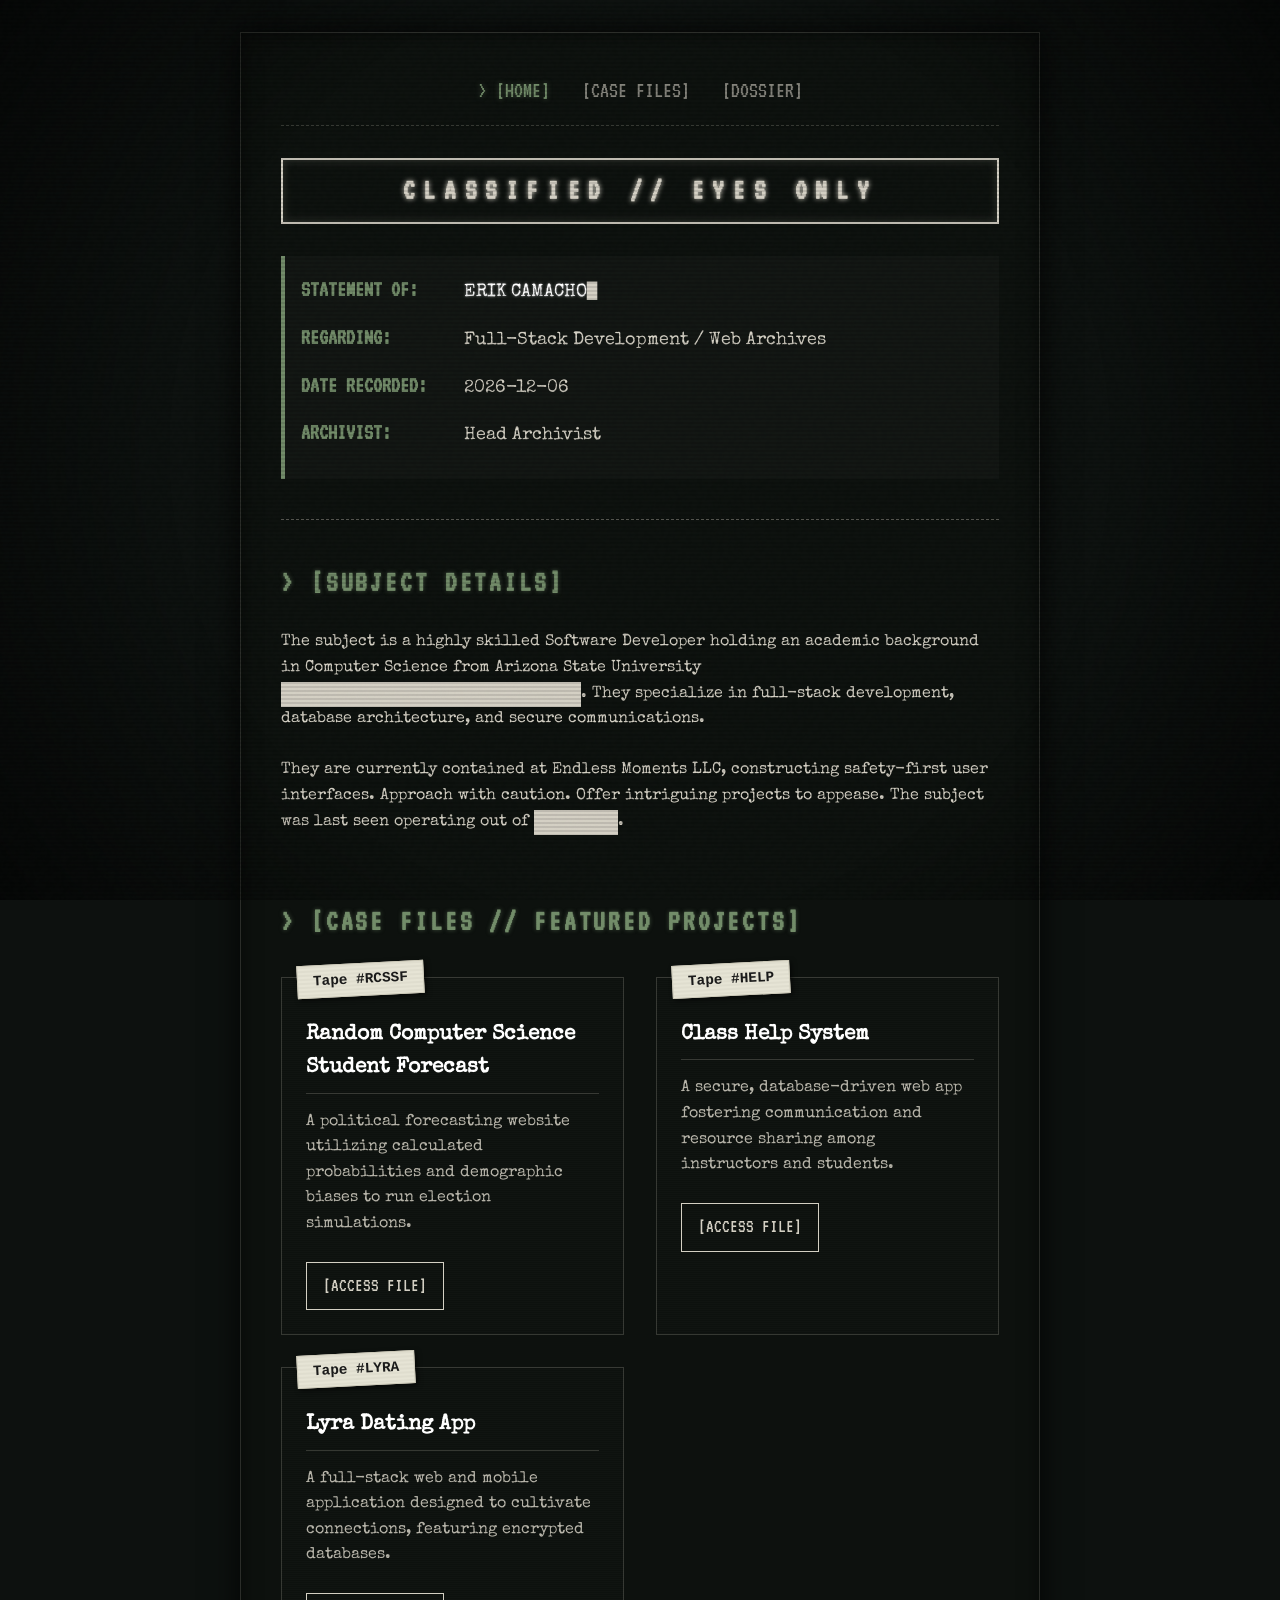
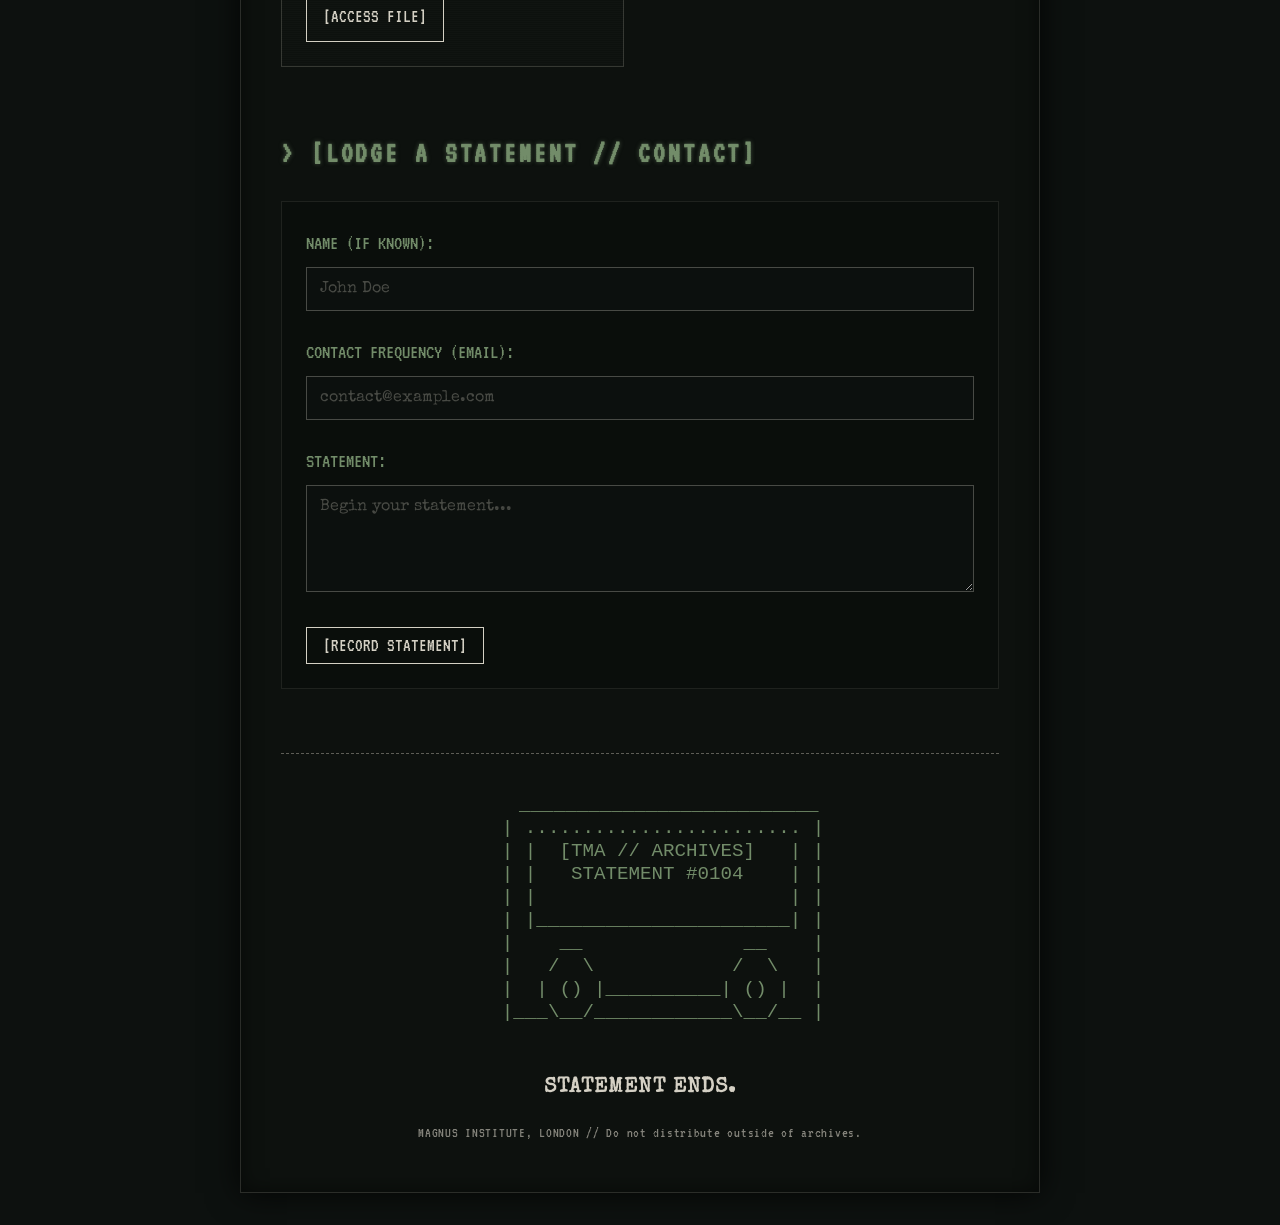
==== index.html @ f33b3553 "Add files via upload" ====
<!DOCTYPE html>
<html lang="en">

<head>
    <meta charset="UTF-8">
    <meta name="viewport" content="width=device-width, initial-scale=1.0">
    <title>The Archives | Portfolio</title>
    <link rel="stylesheet" href="style.css">
    <link rel="preconnect" href="https://fonts.googleapis.com">
    <link rel="preconnect" href="https://fonts.gstatic.com" crossorigin>
    <link href="https://fonts.googleapis.com/css2?family=Special+Elite&family=VT323&display=swap" rel="stylesheet">
</head>

<body>
    <div class="crt-overlay"></div>
    <div class="scanlines"></div>
    <div class="noise"></div>

    <main class="container">
        <header class="document-header">
            <nav class="archive-nav">
                <a href="index.html" class="nav-link active">[HOME]</a>
                <a href="projects.html" class="nav-link">[CASE FILES]</a>
                <a href="resume.html" class="nav-link">[DOSSIER]</a>
            </nav>
            <h1 class="classification">CLASSIFIED // EYES ONLY</h1>
            <div class="meta-data">
                <p><strong>STATEMENT OF:</strong> <span class="typewriter-text" data-text="ERIK CAMACHO"></span><span
                        class="cursor">█</span></p>
                <p><strong>REGARDING:</strong> Full-Stack Development / Web Archives</p>
                <p><strong>DATE RECORDED:</strong> <span id="current-date"></span></p>
                <p><strong>ARCHIVIST:</strong> Head Archivist</p>
            </div>
            <hr class="separator">
        </header>

        <section class="content-section" id="subject-details">
            <h2>[SUBJECT DETAILS]</h2>
            <div class="text-block">
                <p>The subject is a highly skilled Software Developer holding an academic background in Computer Science
                    from Arizona State University <span class="redacted">(with a minor in Political Science)</span>.
                    They specialize in full-stack development, database architecture, and secure communications.
                </p>
                <br>
                <p>They are currently contained at Endless Moments LLC, constructing safety-first user interfaces.
                    Approach with caution. Offer intriguing projects to appease. The subject was last seen operating out
                    of <span class="redacted">Tempe, AZ</span>.</p>
            </div>
        </section>

        <section class="content-section" id="case-files">
            <h2>[CASE FILES // FEATURED PROJECTS]</h2>
            <div class="grid-container">
                <article class="case-file">
                    <div class="tape-label">Tape #RCSSF</div>
                    <h3>Random Computer Science Student Forecast</h3>
                    <p>A political forecasting website utilizing calculated probabilities and demographic biases to run
                        election simulations.</p>
                    <a href="projects.html" class="btn">[ACCESS FILE]</a>
                </article>
                <article class="case-file">
                    <div class="tape-label">Tape #HELP</div>
                    <h3>Class Help System</h3>
                    <p>A secure, database-driven web app fostering communication and resource sharing among instructors
                        and students.</p>
                    <a href="projects.html" class="btn">[ACCESS FILE]</a>
                </article>
                <article class="case-file">
                    <div class="tape-label">Tape #LYRA</div>
                    <h3>Lyra Dating App</h3>
                    <p>A full-stack web and mobile application designed to cultivate connections, featuring encrypted
                        databases.</p>
                    <a href="projects.html" class="btn">[ACCESS FILE]</a>
                </article>
            </div>
        </section>

        <section class="content-section" id="contact-archive">
            <h2>[LODGE A STATEMENT // CONTACT]</h2>
            <div class="form-wrapper">
                <form id="contact-form">
                    <div class="input-group">
                        <label for="name">NAME (IF KNOWN):</label>
                        <input type="text" id="name" required placeholder="John Doe">
                    </div>
                    <div class="input-group">
                        <label for="email">CONTACT FREQUENCY (EMAIL):</label>
                        <input type="email" id="email" required placeholder="contact@example.com">
                    </div>
                    <div class="input-group">
                        <label for="message">STATEMENT:</label>
                        <textarea id="message" rows="5" required placeholder="Begin your statement..."></textarea>
                    </div>
                    <button type="submit" class="btn">[RECORD STATEMENT]</button>
                </form>
            </div>
            <div id="recording-status" class="hidden">
                <span class="recording-dot"></span> [RECORDING IN PROGRESS...]
            </div>
            <div id="recording-complete" class="hidden">
                <p>STATEMENT RECORDED. CASSETTE STORED.</p>
            </div>
        </section>

        <footer class="document-footer">
            <hr class="separator">
            <pre class="ascii-art">
     __________________________
    | ........................ |
    | |  [TMA // ARCHIVES]   | |
    | |   STATEMENT #0104    | |
    | |                      | |
    | |______________________| |
    |    __              __    |
    |   /  \            /  \   |
    |  | () |__________| () |  |
    |___\__/____________\__/__ |
            </pre>
            <p>STATEMENT ENDS.</p>
            <p class="small-text">MAGNUS INSTITUTE, LONDON // Do not distribute outside of archives.</p>
        </footer>
    </main>

    <script src="script.js"></script>
</body>

</html>
---- style.css ----
:root {
    --bg-color: #0d110f; /* very dark greenish gray */
    --text-color: #d4d0c4; /* aged paper / dim phosphor */
    --accent-color: #728c69; /* muted tape label green */
    --red-alert: #a63c3c; /* dull blood red */
    --tape-color: #e6e4d5; /* yellowish masking tape */
    --font-typewriter: 'Special Elite', monospace;
    --font-terminal: 'VT323', monospace;
}

* {
    margin: 0;
    padding: 0;
    box-sizing: border-box;
    cursor: crosshair;
}

body {
    background-color: var(--bg-color);
    color: var(--text-color);
    font-family: var(--font-typewriter);
    line-height: 1.6;
    overflow-x: hidden;
    position: relative;
    padding: 2rem 1rem;
}

/* --- Vfx Overlays --- */
.scanlines {
    position: fixed;
    top: 0; left: 0; width: 100%; height: 100vh;
    background: linear-gradient(
        to bottom,
        rgba(255,255,255,0),
        rgba(255,255,255,0) 50%,
        rgba(0,0,0,0.1) 50%,
        rgba(0,0,0,0.1)
    );
    background-size: 100% 4px;
    pointer-events: none;
    z-index: 100;
}

.noise {
    position: fixed;
    top: 0; left: 0; width: 100%; height: 100vh;
    background-image: url('data:image/svg+xml;utf8,%3Csvg viewBox="0 0 200 200" xmlns="http://www.w3.org/2000/svg"%3E%3Cfilter id="noiseFilter"%3E%3CfeTurbulence type="fractalNoise" baseFrequency="0.85" numOctaves="3" stitchTiles="stitch"/%3E%3C/filter%3E%3Crect width="100%25" height="100%25" filter="url(%23noiseFilter)" opacity="0.1"/%3E%3C/svg%3E');
    pointer-events: none;
    z-index: 99;
    opacity: 0.15;
}

.crt-overlay {
    position: fixed;
    top: 0; left: 0; width: 100%; height: 100vh;
    background: radial-gradient(circle, rgba(13,17,15,0) 60%, rgba(0,0,0,0.6) 100%);
    pointer-events: none;
    z-index: 98;
}

/* --- Layout Defaults --- */
.container {
    max-width: 800px;
    margin: 0 auto;
    position: relative;
    z-index: 10;
    padding: 2.5rem;
    border: 1px solid rgba(212, 208, 196, 0.15);
    background: rgba(13, 17, 15, 0.85); /* Slightly transparent dark bg */
    box-shadow: 0 0 30px rgba(0,0,0,0.8), inset 0 0 20px rgba(0,0,0,0.5);
}

.document-header {
    margin-bottom: 2rem;
}

.classification {
    font-family: var(--font-terminal);
    font-size: 1.8rem;
    letter-spacing: 0.3em;
    text-align: center;
    border: 2px solid var(--text-color);
    padding: 0.5rem;
    margin-bottom: 2rem;
    text-transform: uppercase;
    animation: flicker 5s infinite alternate;
    text-shadow: 0 0 5px var(--text-color);
    box-shadow: inset 0 0 10px rgba(212, 208, 196, 0.2);
}

.meta-data {
    font-size: 1.1rem;
    padding: 1rem;
    background: rgba(255, 255, 255, 0.02);
    border-left: 4px solid var(--accent-color);
}

.meta-data p {
    margin-bottom: 0.75rem;
    display: flex;
    flex-wrap: wrap;
    align-items: baseline;
}

.meta-data strong {
    font-family: var(--font-terminal);
    font-size: 1.4rem;
    color: var(--accent-color);
    margin-right: 0.8rem;
    min-width: 150px;
}

.typewriter-text {
    color: #fff;
    text-shadow: 0 0 3px rgba(255,255,255,0.5);
}

.separator {
    border: none;
    border-top: 1px dashed rgba(212, 208, 196, 0.4);
    margin: 2.5rem 0;
}

/* --- Sections --- */
.content-section {
    margin-bottom: 4rem;
}

h2 {
    font-family: var(--font-terminal);
    font-size: 1.8rem;
    margin-bottom: 1.5rem;
    color: var(--accent-color);
    text-transform: uppercase;
    letter-spacing: 0.1em;
    text-shadow: 0 0 4px rgba(114, 140, 105, 0.5);
}

h2::before {
    content: "> ";
    animation: blink 2s infinite;
}

/* --- Redacted Text --- */
.redacted {
    background-color: var(--text-color);
    color: var(--text-color);
    padding: 0 4px;
    display: inline-block;
    transition: all 0.3s ease;
    cursor: help;
}

.redacted:hover {
    background-color: rgba(212, 208, 196, 0.1); /* reveals slightly */
    text-shadow: 0 0 2px var(--text-color);
}

.redacted::selection {
    background: transparent;
    color: transparent;
}

/* --- Case Files (Projects) --- */
.grid-container {
    display: grid;
    grid-template-columns: repeat(auto-fit, minmax(240px, 1fr));
    gap: 2rem;
    margin-top: 2rem;
}

.case-file {
    border: 1px solid rgba(212, 208, 196, 0.2);
    padding: 2rem 1.5rem 1.5rem 1.5rem;
    position: relative;
    background: repeating-linear-gradient(
        0deg,
        rgba(255, 255, 255, 0.01),
        rgba(255, 255, 255, 0.01) 1px,
        transparent 1px,
        transparent 2px
    );
    transition: all 0.3s ease;
}

.case-file:hover {
    background-color: rgba(255, 255, 255, 0.03);
    border-color: var(--accent-color);
    transform: translateY(-3px) scale(1.01);
    box-shadow: 0 8px 20px rgba(0,0,0,0.6);
}

.tape-label {
    position: absolute;
    top: -15px;
    left: 15px;
    background: var(--tape-color);
    color: #1a1a1a;
    font-weight: bold;
    padding: 4px 15px;
    font-size: 0.9rem;
    transform: rotate(-3deg);
    box-shadow: 2px 2px 5px rgba(0,0,0,0.6);
    font-family: 'Courier New', Courier, monospace;
    border: 1px solid #ccc9b8;
    background-image: linear-gradient(rgba(0,0,0,0.03) 50%, transparent 50%);
    background-size: 100% 4px;
}

.case-file h3 {
    margin-top: 0.5rem;
    margin-bottom: 1rem;
    font-size: 1.3rem;
    border-bottom: 1px solid rgba(212, 208, 196, 0.2);
    padding-bottom: 0.5rem;
    color: #fff;
}

.case-file p {
    font-size: 1rem;
    margin-bottom: 1.5rem;
    opacity: 0.85;
}

/* --- Buttons / Links --- */
.btn {
    display: inline-block;
    color: var(--text-color);
    text-decoration: none;
    font-family: var(--font-terminal);
    font-size: 1.2rem;
    border: 1px solid var(--text-color);
    padding: 0.5rem 1rem;
    transition: all 0.2s;
    background: transparent;
    cursor: pointer;
    text-transform: uppercase;
}

.btn:hover {
    background: var(--text-color);
    color: var(--bg-color);
    box-shadow: 0 0 10px rgba(212, 208, 196, 0.5);
}

/* --- Forms --- */
.form-wrapper {
    background: rgba(0,0,0,0.2);
    padding: 1.5rem;
    border: 1px solid rgba(212, 208, 196, 0.1);
}

.input-group {
    margin-bottom: 1.5rem;
}

.input-group label {
    display: block;
    font-family: var(--font-terminal);
    margin-bottom: 0.5rem;
    font-size: 1.3rem;
    color: var(--accent-color);
}

input, textarea {
    width: 100%;
    background: rgba(13, 17, 15, 0.8);
    border: 1px solid rgba(212, 208, 196, 0.3);
    color: var(--text-color);
    padding: 0.8rem;
    font-family: var(--font-typewriter);
    font-size: 1rem;
    resize: vertical;
    transition: border-color 0.3s;
}

input::placeholder, textarea::placeholder {
    color: rgba(212, 208, 196, 0.3);
    font-family: var(--font-typewriter);
}

input:focus, textarea:focus {
    outline: none;
    border-color: var(--accent-color);
    background: rgba(255,255,255,0.05);
    box-shadow: 0 0 5px rgba(114, 140, 105, 0.3);
}

#recording-status {
    margin-top: 1.5rem;
    font-family: var(--font-terminal);
    color: var(--red-alert);
    font-size: 1.3rem;
    padding: 1rem;
    border: 1px dashed var(--red-alert);
    text-align: center;
}

#recording-complete {
    margin-top: 1.5rem;
    font-family: var(--font-terminal);
    color: var(--accent-color);
    font-size: 1.3rem;
    padding: 1rem;
    border: 1px solid var(--accent-color);
    text-align: center;
    text-shadow: 0 0 3px rgba(114, 140, 105, 0.5);
}

.hidden {
    display: none;
}

.recording-dot {
    display: inline-block;
    width: 14px;
    height: 14px;
    background-color: var(--red-alert);
    border-radius: 50%;
    margin-right: 10px;
    animation: blink 1s infinite;
    box-shadow: 0 0 8px var(--red-alert);
}

/* --- Footer --- */
.document-footer {
    text-align: center;
    margin-top: 3rem;
}

.ascii-art {
    font-family: monospace;
    color: var(--accent-color);
    font-size: 1.2rem;
    line-height: 1.2;
    margin-bottom: 1.5rem;
    animation: flicker 6s infinite alternate;
}

.document-footer p {
    font-weight: bold;
    font-size: 1.3rem;
    margin-bottom: 0.5rem;
    letter-spacing: 0.05em;
}

.small-text {
    font-size: 0.9rem !important;
    opacity: 0.6;
    font-family: var(--font-terminal);
    font-weight: normal !important;
    margin-top: 1rem;
}

/* --- Animations --- */
@keyframes flicker {
    0% { opacity: 1; }
    3% { opacity: 0.8; }
    6% { opacity: 1; }
    7% { opacity: 0.4; }
    8% { opacity: 1; }
    9% { opacity: 1; }
    10% { opacity: 0.6; }
    11% { opacity: 1; }
    50% { opacity: 1; }
    55% { opacity: 0.8; }
    60% { opacity: 1; text-shadow: none; }
    62% { text-shadow: 2px 0 0 rgba(255,0,0,0.5), -2px 0 0 rgba(0,255,0,0.5); }
    65% { text-shadow: none; }
    100% { opacity: 1; }
}

@keyframes blink {
    0%, 49% { opacity: 1; }
    50%, 100% { opacity: 0; }
}

/* Selection */
::selection {
    background: rgba(114, 140, 105, 0.6);
    color: #fff;
}
/* --- Navigation --- */
.archive-nav {
    display: flex;
    justify-content: center;
    gap: 2rem;
    margin-bottom: 2rem;
    padding-bottom: 1rem;
    border-bottom: 1px dashed rgba(212, 208, 196, 0.2);
}

.nav-link {
    color: var(--text-color);
    text-decoration: none;
    font-family: var(--font-terminal);
    font-size: 1.4rem;
    opacity: 0.6;
    transition: all 0.3s ease;
}

.nav-link:hover,
.nav-link.active {
    opacity: 1;
    color: var(--accent-color);
    text-shadow: 0 0 5px rgba(114, 140, 105, 0.5);
}

.nav-link.active::before {
    content: "> ";
}

/* --- Resume / Dossier Specifics --- */
.resume-item {
    margin-bottom: 2.5rem;
    border-left: 2px solid rgba(212, 208, 196, 0.1);
    padding-left: 1.5rem;
    position: relative;
}

.resume-item::before {
    content: "";
    position: absolute;
    left: -6px;
    top: 5px;
    width: 10px;
    height: 10px;
    background: var(--text-color);
    border-radius: 50%;
    opacity: 0.5;
}

.resume-header {
    display: flex;
    justify-content: space-between;
    align-items: baseline;
    margin-bottom: 1rem;
    flex-wrap: wrap;
}

.resume-header h3 {
    font-size: 1.4rem;
    color: #fff;
    margin-right: 1rem;
}

.dates {
    font-family: var(--font-terminal);
    color: var(--accent-color);
    font-size: 1.2rem;
}

.resume-list {
    list-style-type: square;
    padding-left: 1.5rem;
}

.resume-list li {
    margin-bottom: 0.5rem;
}

/* --- Skills Grid --- */
.skills-grid {
    display: grid;
    grid-template-columns: repeat(auto-fit, minmax(200px, 1fr));
    gap: 1.5rem;
}

.skill-category {
    background: rgba(255, 255, 255, 0.02);
    padding: 1.5rem;
    border: 1px solid rgba(212, 208, 196, 0.1);
}

.skill-category h3 {
    font-family: var(--font-terminal);
    color: var(--accent-color);
    font-size: 1.3rem;
    margin-bottom: 0.8rem;
    text-transform: uppercase;
    border-bottom: 1px dashed rgba(212, 208, 196, 0.2);
    padding-bottom: 0.5rem;
}

.tech-stack {
    margin-top: -1rem;
    margin-bottom: 1.5rem !important;
    font-family: var(--font-terminal);
    font-size: 1.1rem !important;
    color: var(--accent-color);
}

/* --- Print Styles --- */
@media print {
    body {
        background: #fff;
        color: #000;
        padding: 0;
    }

    .crt-overlay,
    .scanlines,
    .noise,
    .archive-nav,
    .btn {
        display: none !important;
    }

    .container {
        border: none;
        box-shadow: none;
        background: transparent;
        max-width: 100%;
        padding: 0;
    }

    h1,
    h2,
    h3,
    .meta-data strong,
    .classification,
    .dates {
        color: #000;
        text-shadow: none;
    }

    .classification {
        border-color: #000;
        animation: none;
        box-shadow: none;
    }

    .redacted {
        background-color: #000;
        color: #000;
    }
}
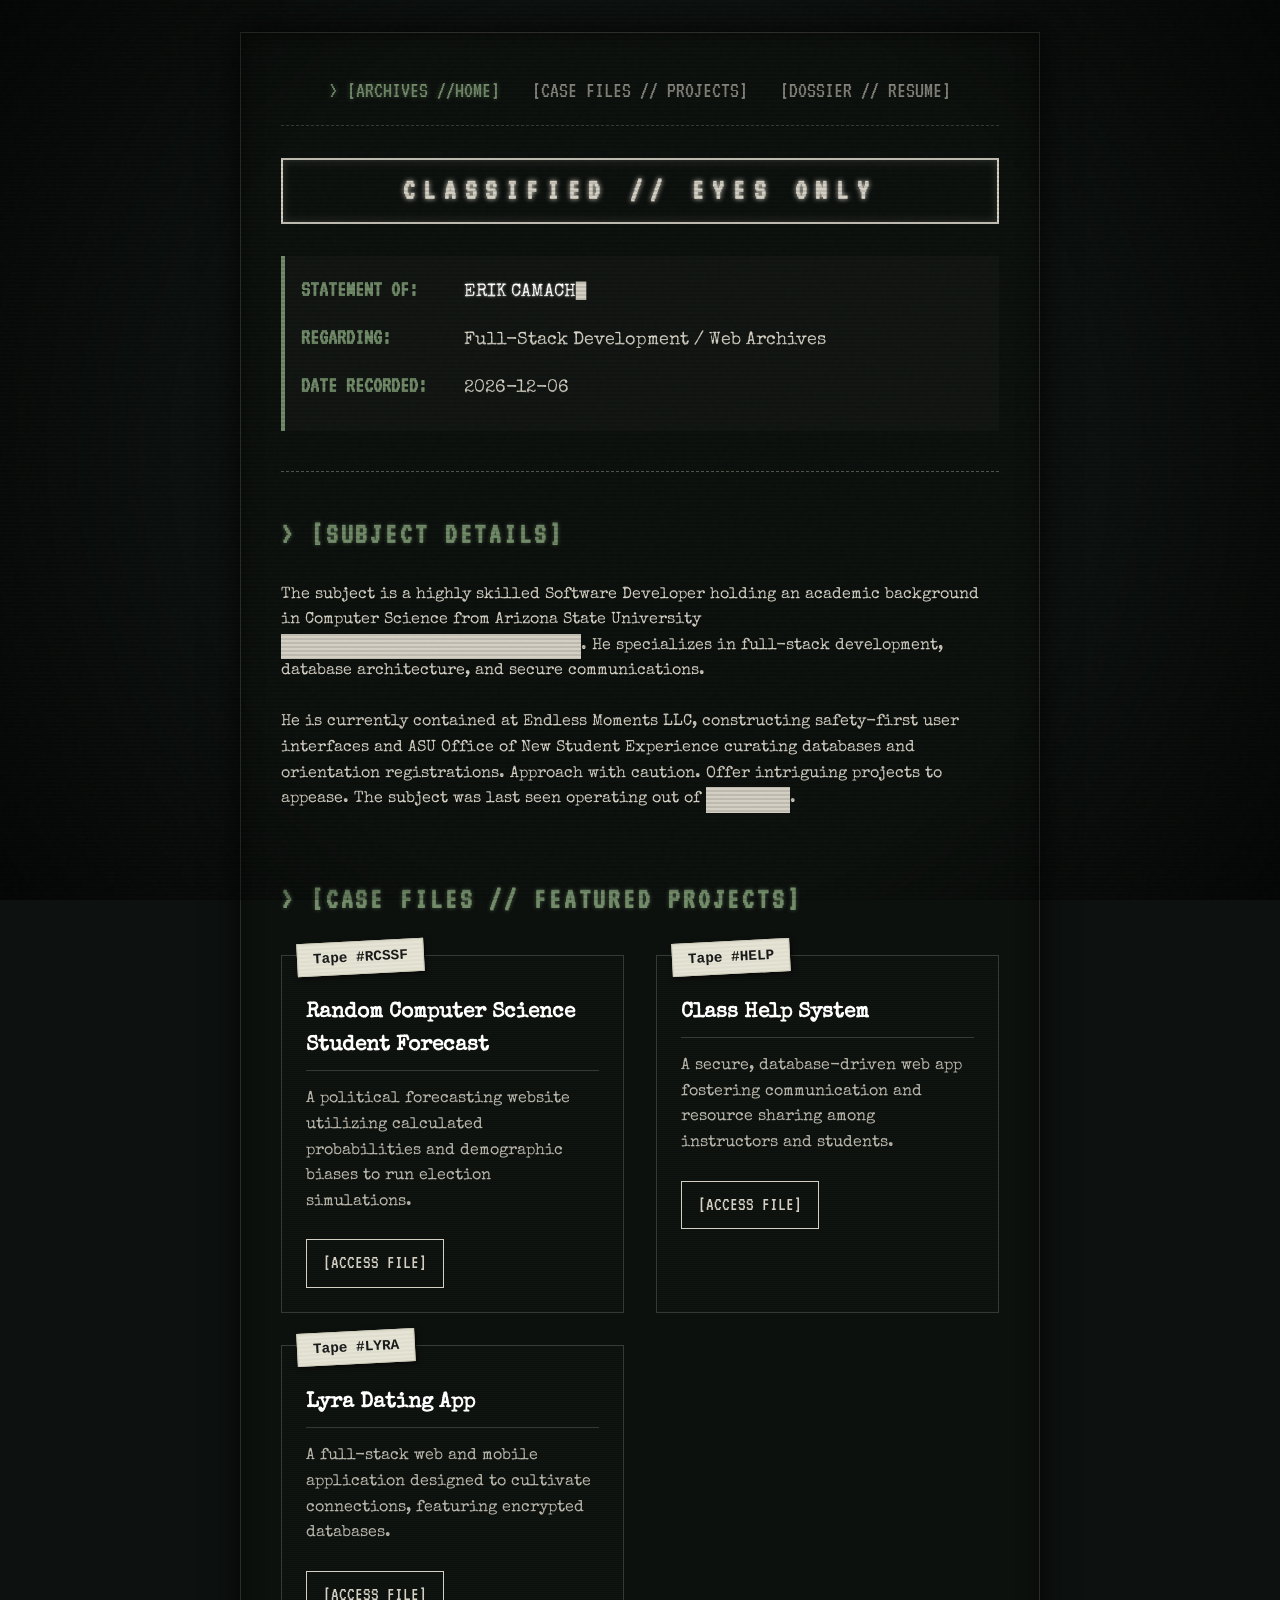
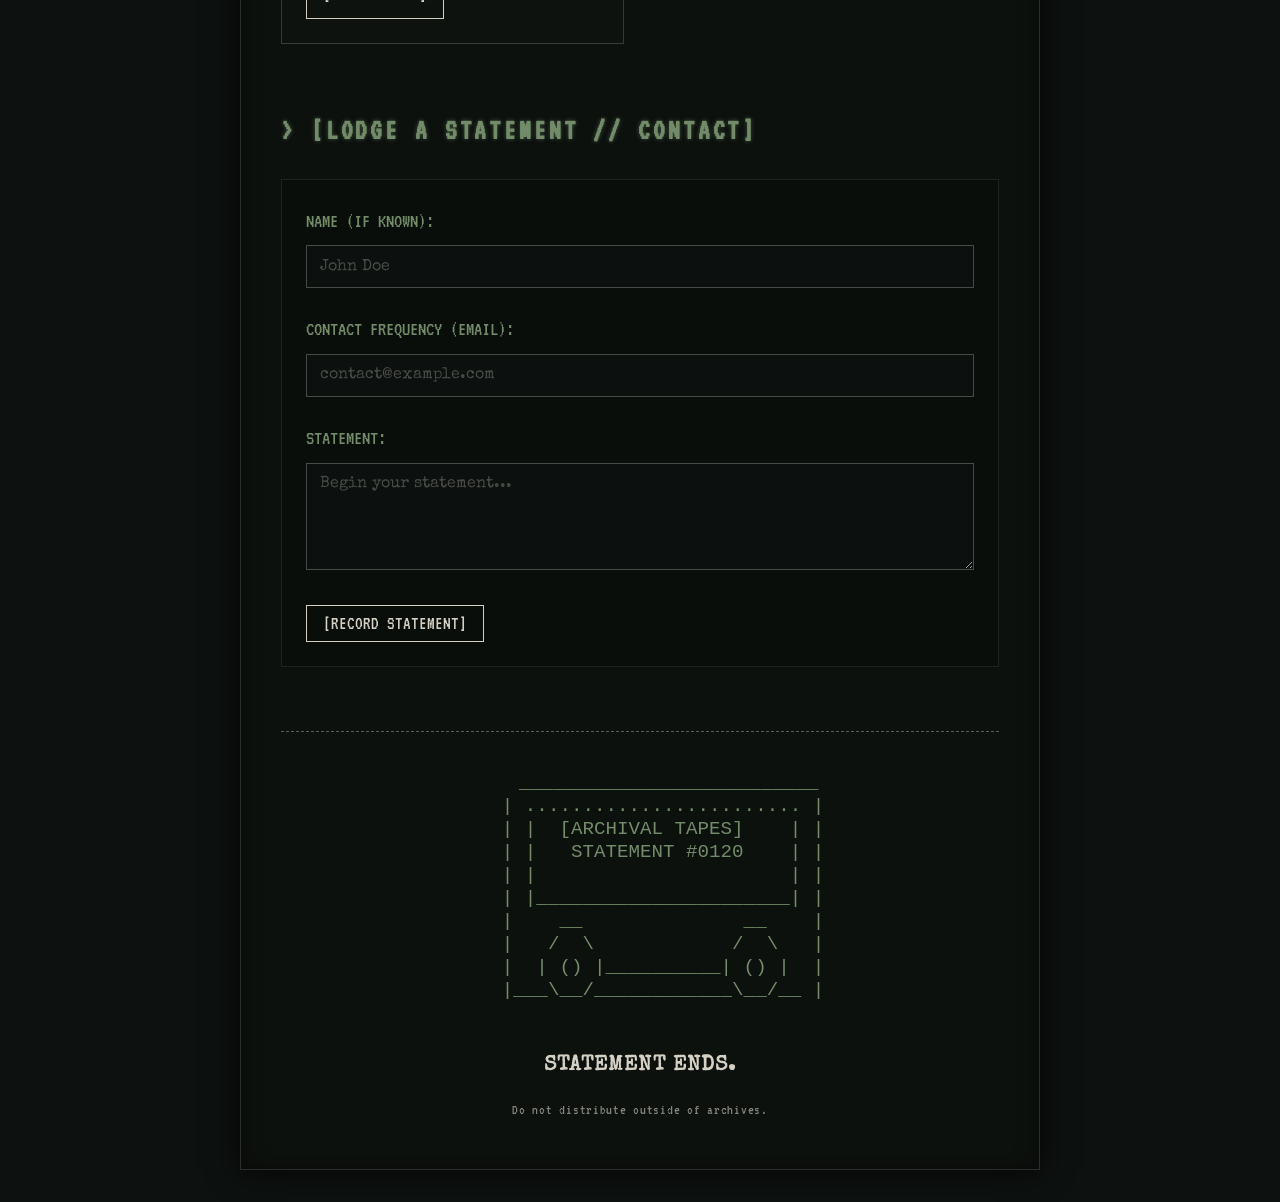
==== commit 5f365a5a: "Add files via upload" ====
--- a/index.html
+++ b/index.html
@@ -19,9 +19,9 @@
     <main class="container">
         <header class="document-header">
             <nav class="archive-nav">
-                <a href="index.html" class="nav-link active">[HOME]</a>
-                <a href="projects.html" class="nav-link">[CASE FILES]</a>
-                <a href="resume.html" class="nav-link">[DOSSIER]</a>
+                <a href="index.html" class="nav-link active">[ARCHIVES //HOME]</a>
+                <a href="projects.html" class="nav-link">[CASE FILES // PROJECTS]</a>
+                <a href="resume.html" class="nav-link">[DOSSIER // RESUME]</a>
             </nav>
             <h1 class="classification">CLASSIFIED // EYES ONLY</h1>
             <div class="meta-data">
@@ -29,7 +29,6 @@
                         class="cursor">█</span></p>
                 <p><strong>REGARDING:</strong> Full-Stack Development / Web Archives</p>
                 <p><strong>DATE RECORDED:</strong> <span id="current-date"></span></p>
-                <p><strong>ARCHIVIST:</strong> Head Archivist</p>
             </div>
             <hr class="separator">
         </header>
@@ -39,10 +38,11 @@
             <div class="text-block">
                 <p>The subject is a highly skilled Software Developer holding an academic background in Computer Science
                     from Arizona State University <span class="redacted">(with a minor in Political Science)</span>.
-                    They specialize in full-stack development, database architecture, and secure communications.
+                    He specializes in full-stack development, database architecture, and secure communications.
                 </p>
                 <br>
-                <p>They are currently contained at Endless Moments LLC, constructing safety-first user interfaces.
+                <p>He is currently contained at Endless Moments LLC, constructing safety-first user interfaces and ASU
+                    Office of New Student Experience curating databases and orientation registrations.
                     Approach with caution. Offer intriguing projects to appease. The subject was last seen operating out
                     of <span class="redacted">Tempe, AZ</span>.</p>
             </div>
@@ -107,8 +107,8 @@
             <pre class="ascii-art">
      __________________________
     | ........................ |
-    | |  [TMA // ARCHIVES]   | |
-    | |   STATEMENT #0104    | |
+    | |  [ARCHIVAL TAPES]    | |
+    | |   STATEMENT #0120    | |
     | |                      | |
     | |______________________| |
     |    __              __    |
@@ -117,7 +117,7 @@
     |___\__/____________\__/__ |
             </pre>
             <p>STATEMENT ENDS.</p>
-            <p class="small-text">MAGNUS INSTITUTE, LONDON // Do not distribute outside of archives.</p>
+            <p class="small-text">Do not distribute outside of archives.</p>
         </footer>
     </main>
 
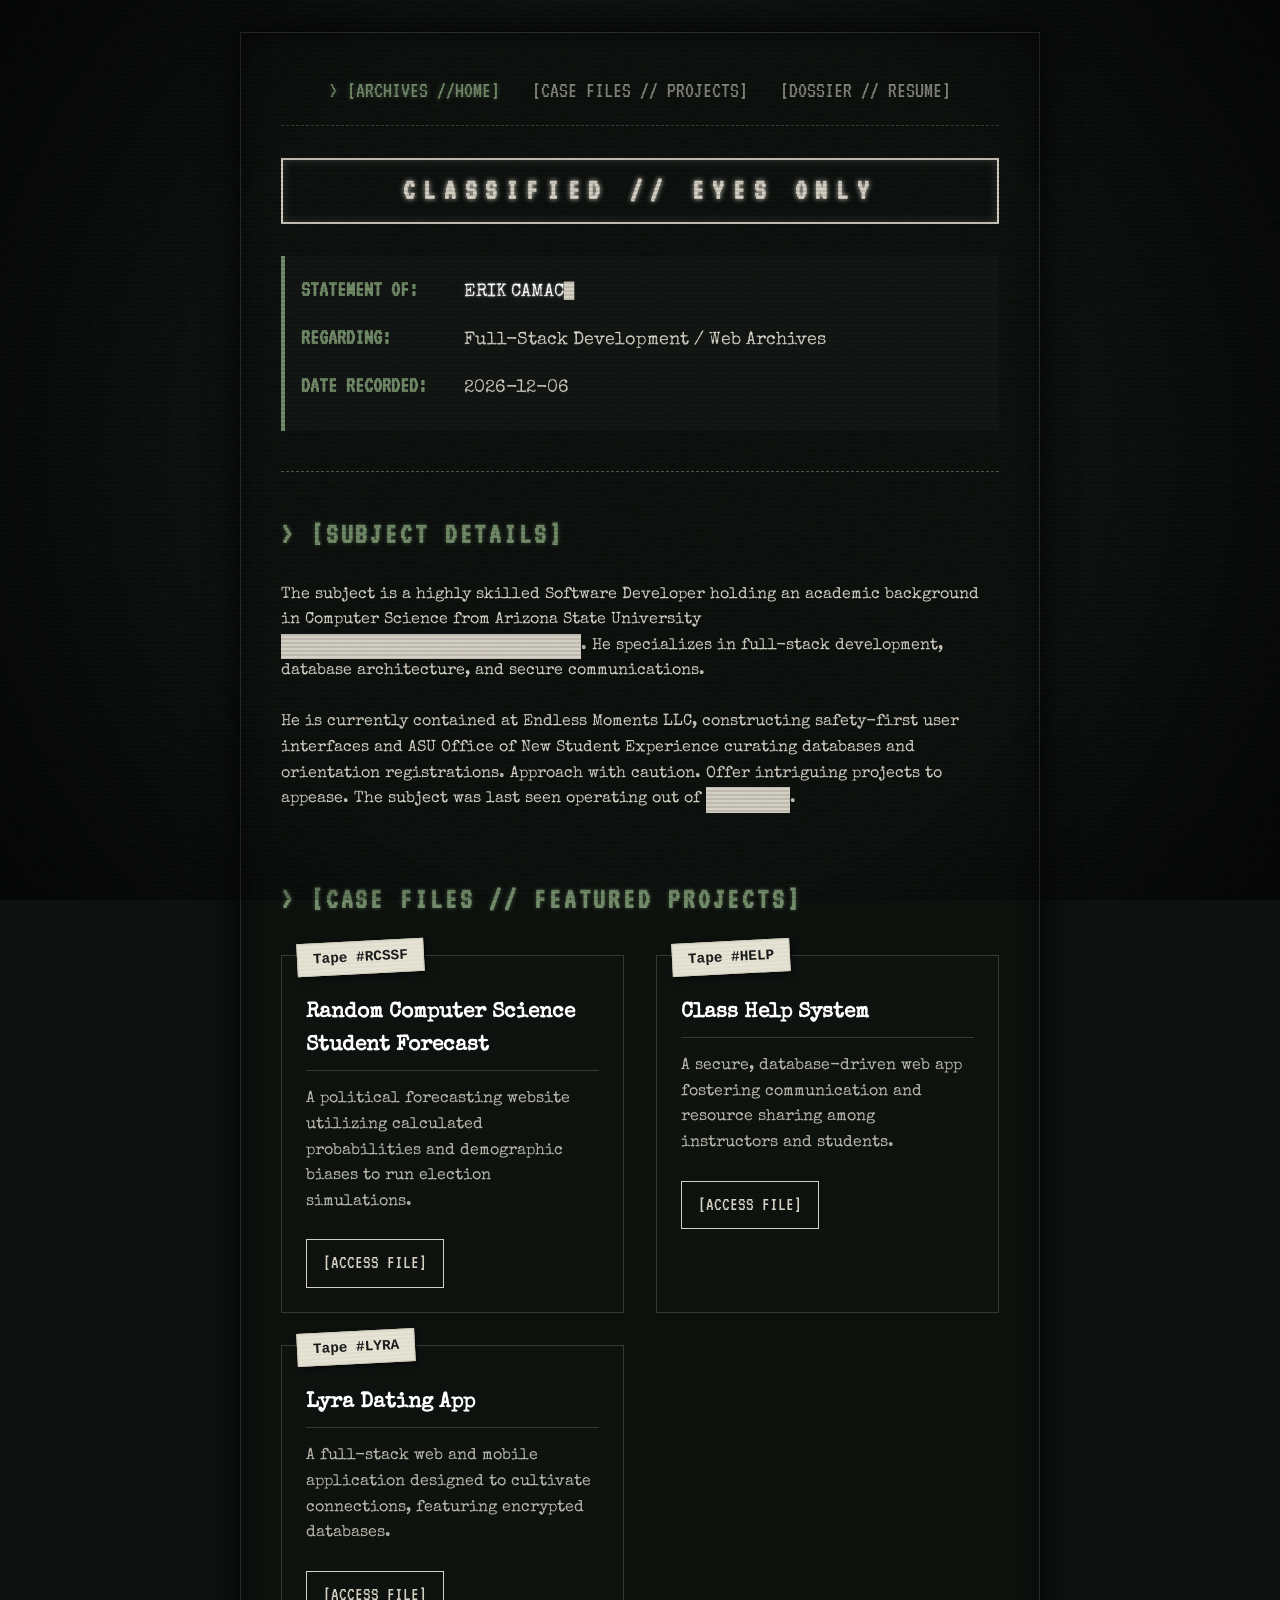
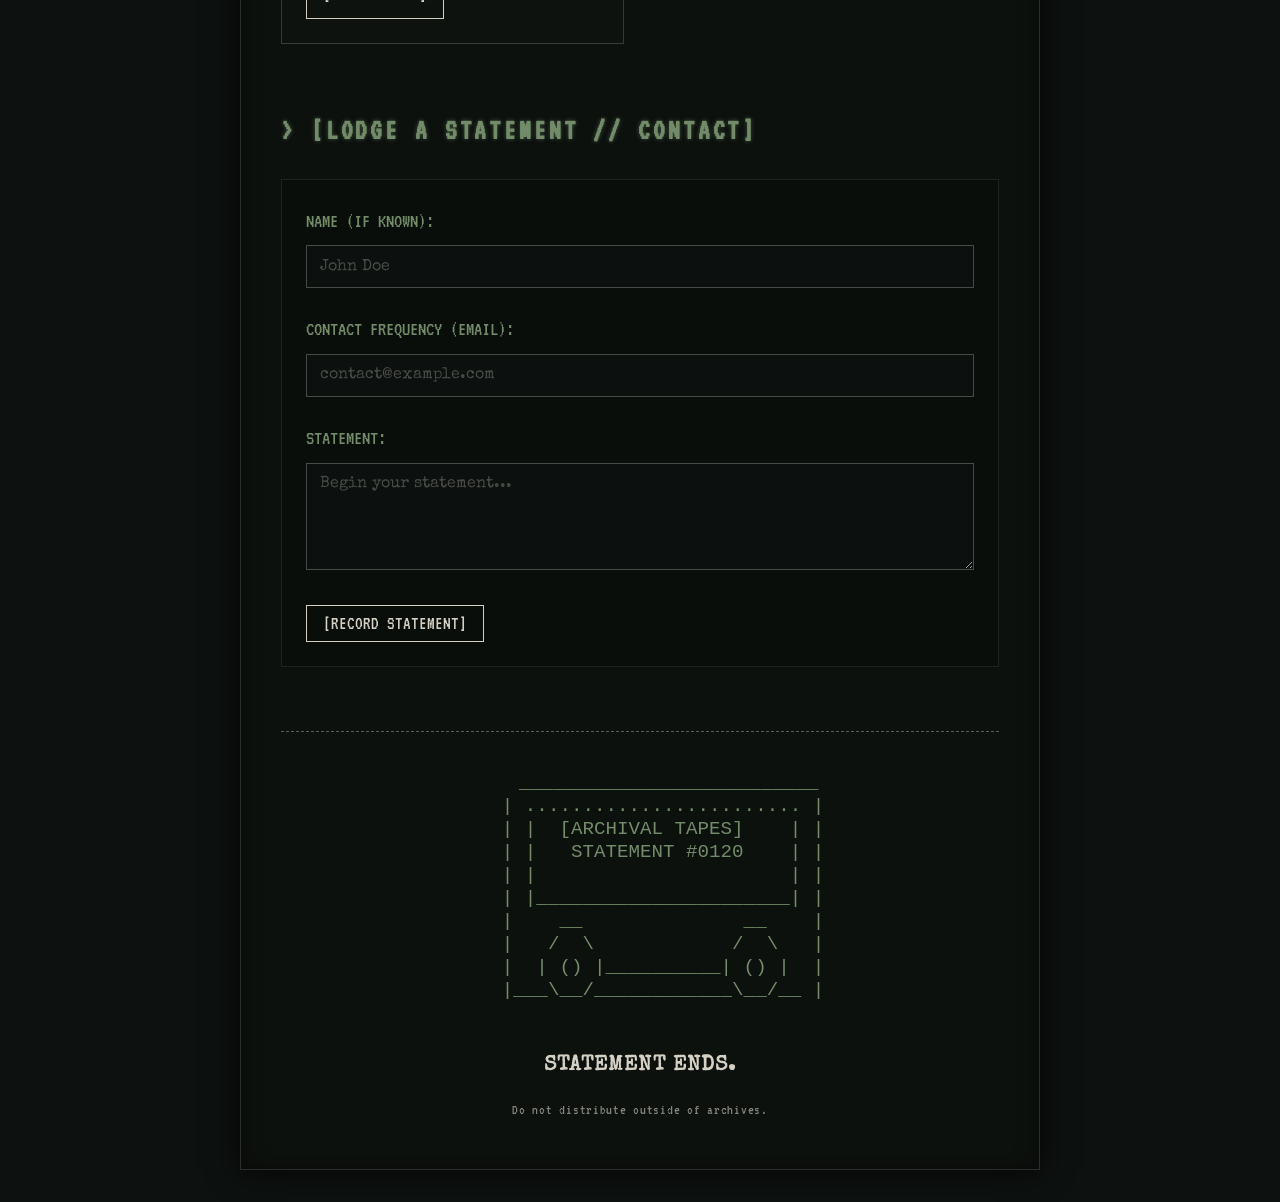
==== commit c4b9df0f: "Add files via upload" ====
--- a/index.html
+++ b/index.html
@@ -81,15 +81,15 @@
                 <form id="contact-form">
                     <div class="input-group">
                         <label for="name">NAME (IF KNOWN):</label>
-                        <input type="text" id="name" required placeholder="John Doe">
+                        <input type="text" id="name" name="name" required placeholder="John Doe">
                     </div>
                     <div class="input-group">
                         <label for="email">CONTACT FREQUENCY (EMAIL):</label>
-                        <input type="email" id="email" required placeholder="contact@example.com">
+                        <input type="email" id="email" name="email" required placeholder="contact@example.com">
                     </div>
                     <div class="input-group">
                         <label for="message">STATEMENT:</label>
-                        <textarea id="message" rows="5" required placeholder="Begin your statement..."></textarea>
+                        <textarea id="message" name="message" rows="5" required placeholder="Begin your statement..."></textarea>
                     </div>
                     <button type="submit" class="btn">[RECORD STATEMENT]</button>
                 </form>
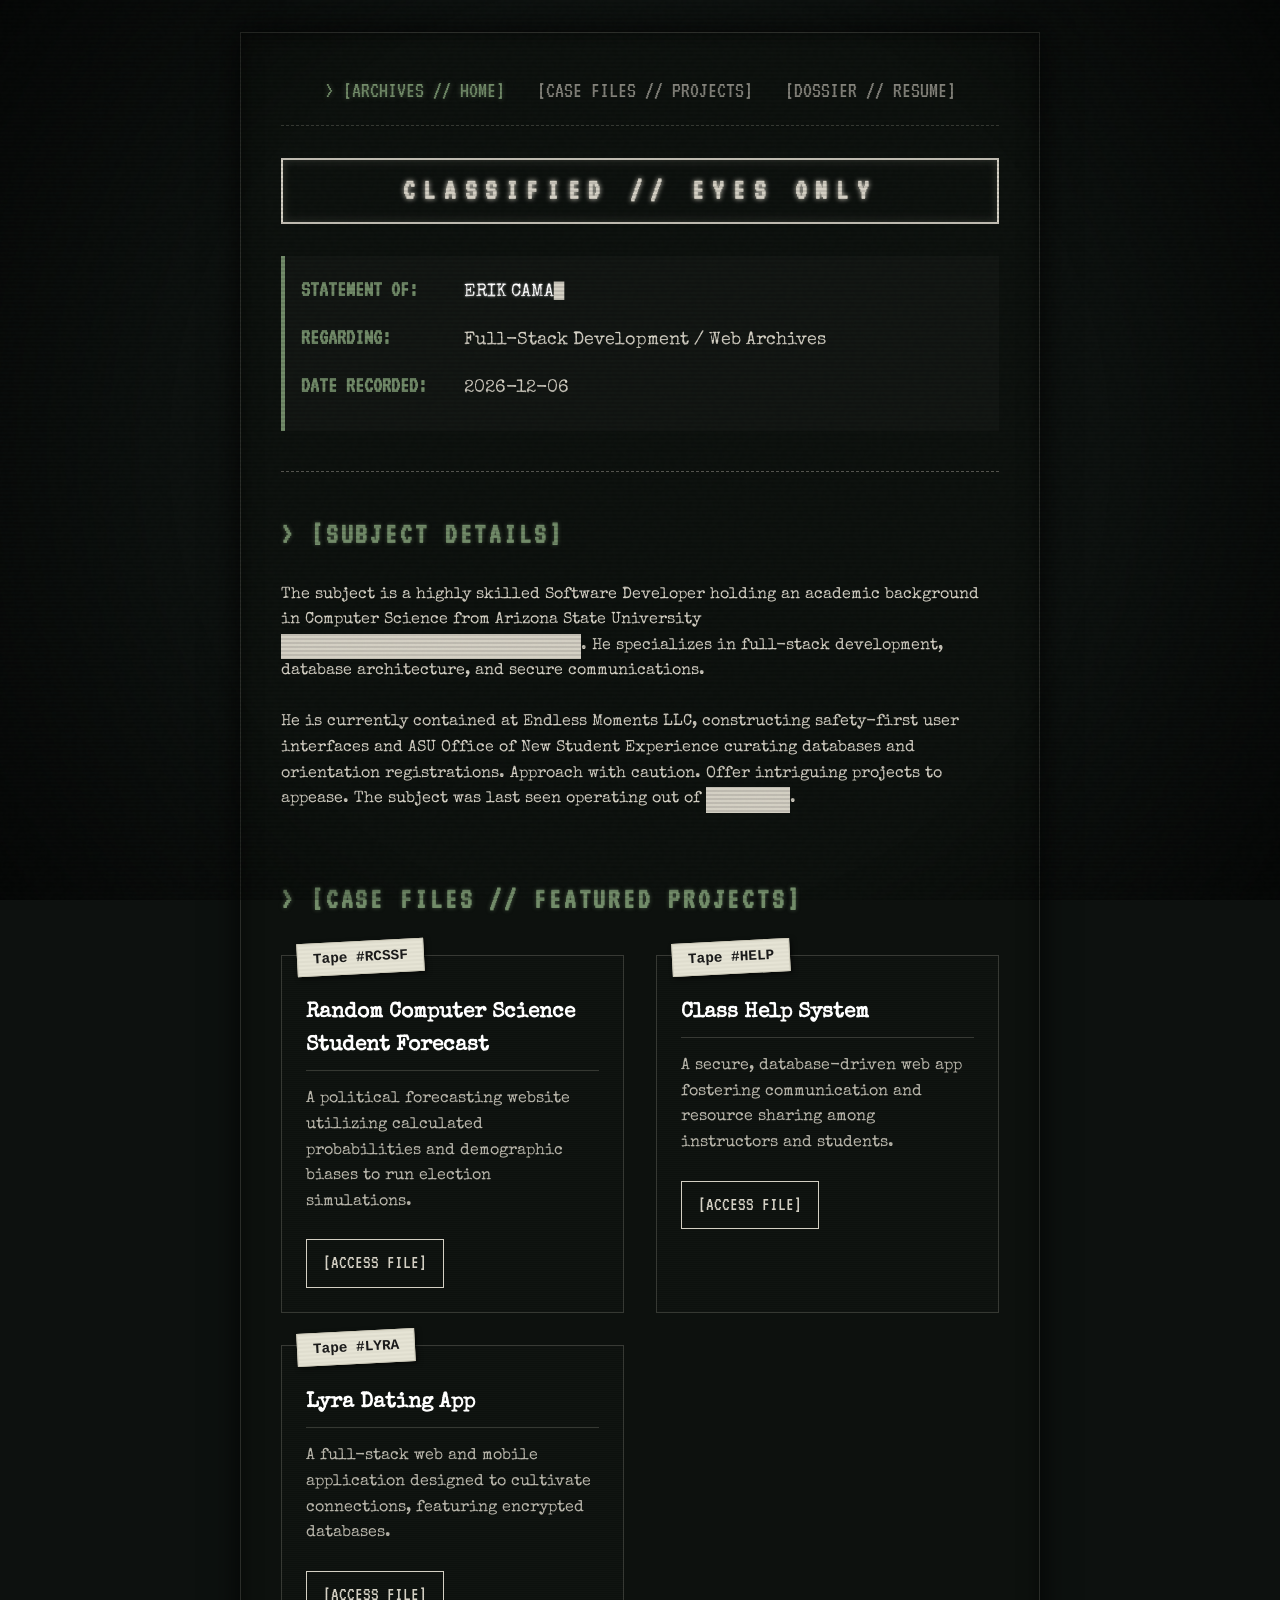
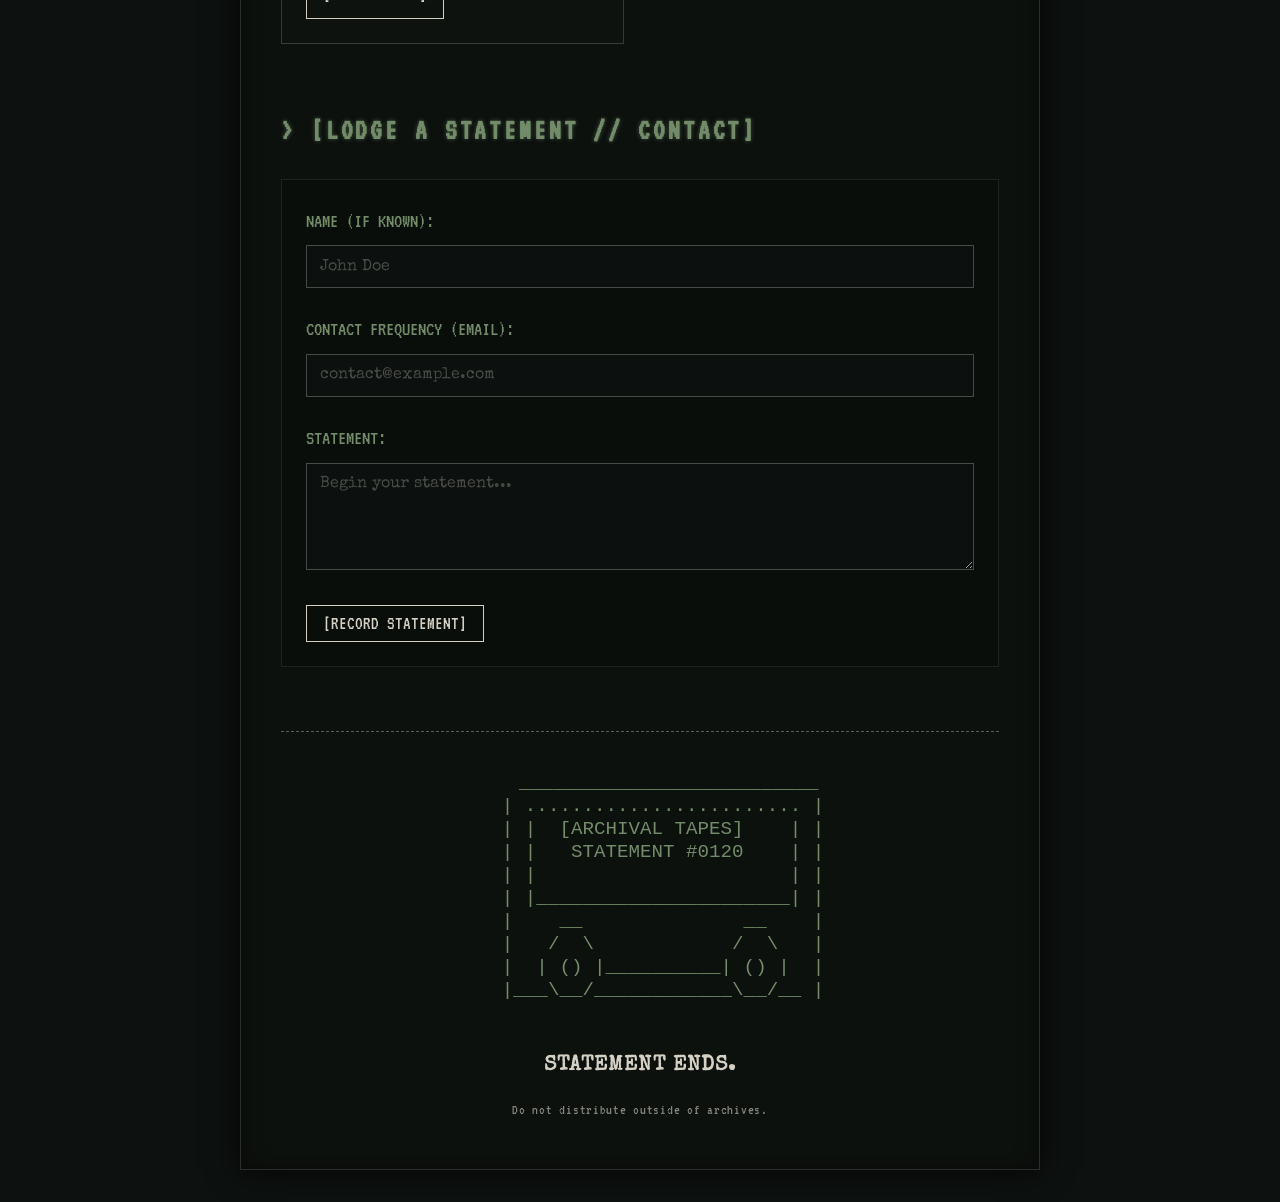
==== commit 5e07defe: "Add files via upload" ====
--- a/index.html
+++ b/index.html
@@ -19,7 +19,7 @@
     <main class="container">
         <header class="document-header">
             <nav class="archive-nav">
-                <a href="index.html" class="nav-link active">[ARCHIVES //HOME]</a>
+                <a href="index.html" class="nav-link active">[ARCHIVES // HOME]</a>
                 <a href="projects.html" class="nav-link">[CASE FILES // PROJECTS]</a>
                 <a href="resume.html" class="nav-link">[DOSSIER // RESUME]</a>
             </nav>
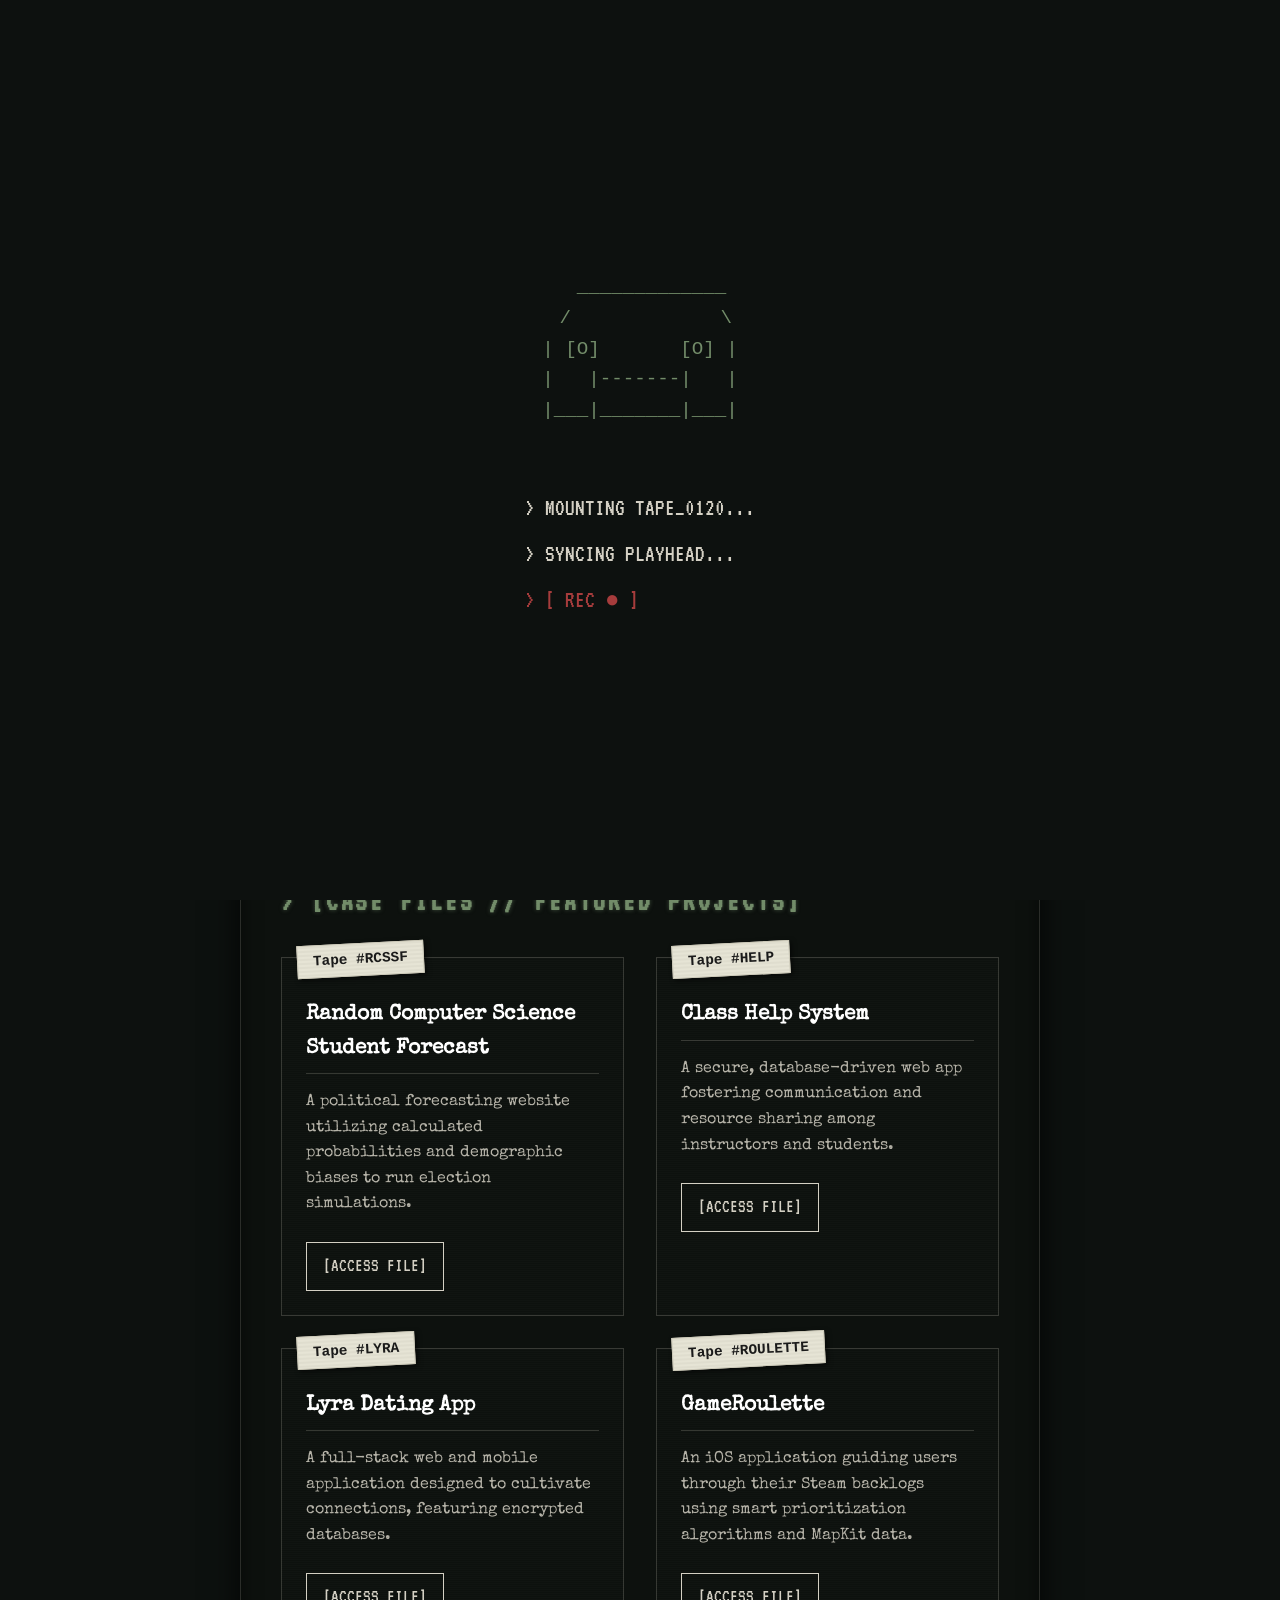
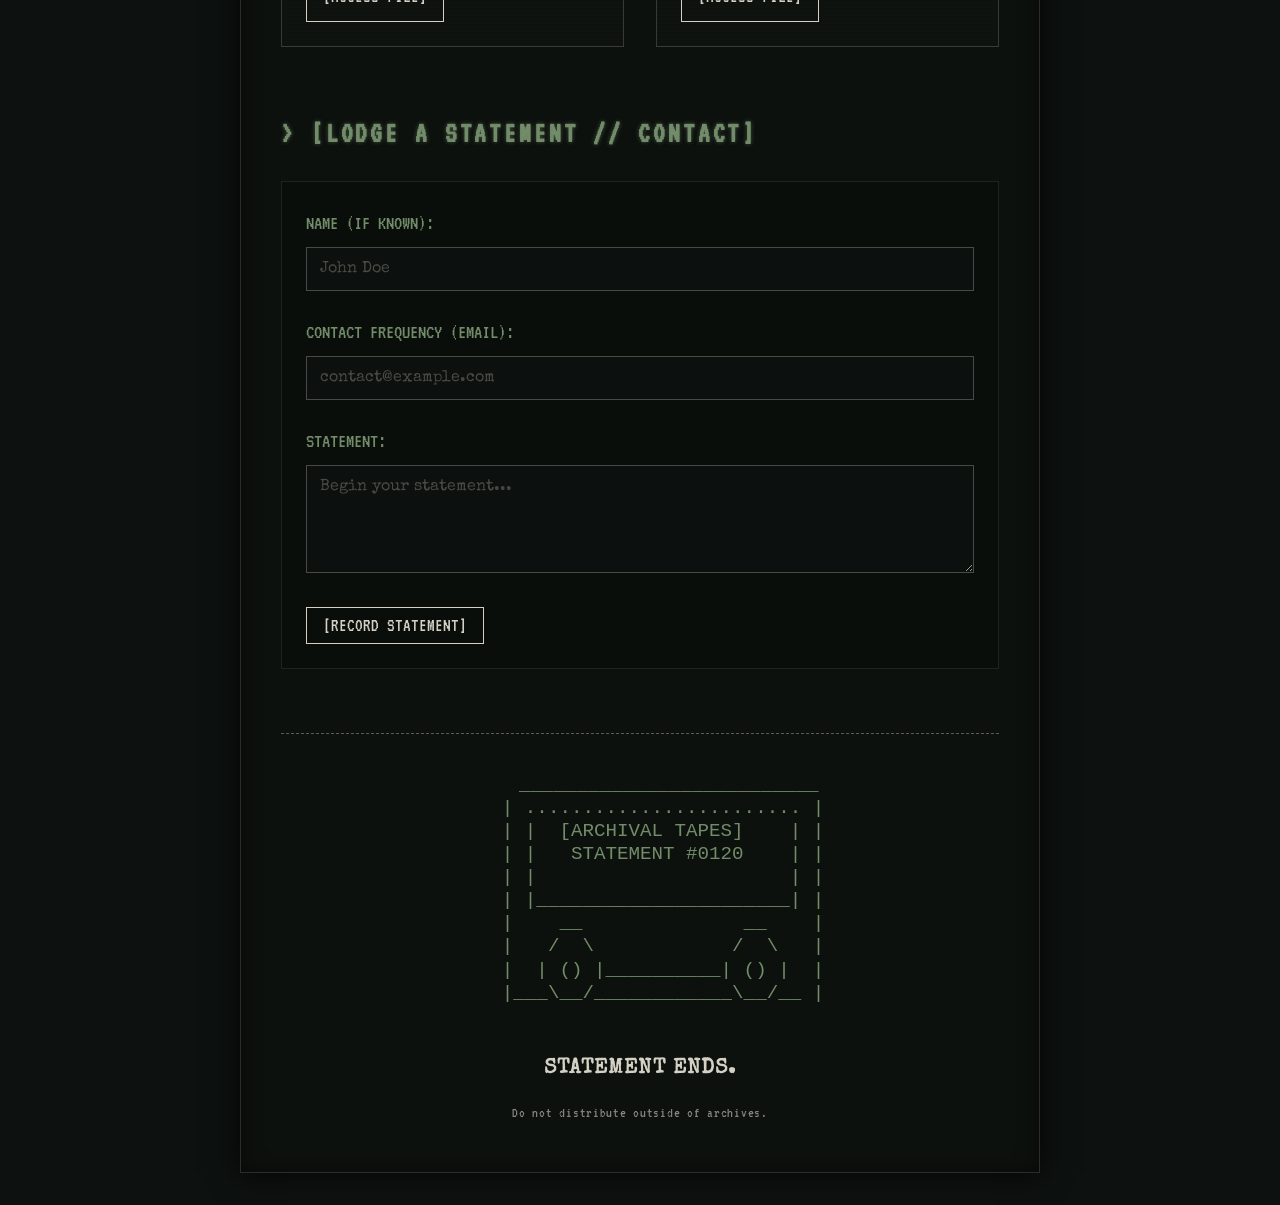
==== commit 5f3887c7: "Add files via upload" ====
--- a/index.html
+++ b/index.html
@@ -12,6 +12,24 @@
 </head>
 
 <body>
+    <!-- Casette Preloader -->
+    <div id="cassette-preloader" class="cassette-preloader">
+        <div class="preloader-content">
+            <pre class="ascii-cassette">
+  _____________
+ /             \
+| [O]       [O] |
+|   |-------|   |
+|___|_______|___|
+            </pre>
+            <div class="boot-text">
+                <p class="boot-line" style="animation-delay: 0.5s">> MOUNTING TAPE_0120...</p>
+                <p class="boot-line" style="animation-delay: 1.5s">> SYNCING PLAYHEAD...</p>
+                <p class="boot-line blink-rec" style="animation-delay: 2.5s">> [ REC</p>
+            </div>
+        </div>
+    </div>
+
     <div class="crt-overlay"></div>
     <div class="scanlines"></div>
     <div class="noise"></div>
@@ -25,7 +43,7 @@
             </nav>
             <h1 class="classification">CLASSIFIED // EYES ONLY</h1>
             <div class="meta-data">
-                <p><strong>STATEMENT OF:</strong> <span class="typewriter-text" data-text="ERIK CAMACHO"></span><span
+                <p><strong>STATEMENT OF:</strong> <span class="morph-cassette">[📼]</span><span class="typewriter-text" data-text="ERIK CAMACHO"></span><span
                         class="cursor">█</span></p>
                 <p><strong>REGARDING:</strong> Full-Stack Development / Web Archives</p>
                 <p><strong>DATE RECORDED:</strong> <span id="current-date"></span></p>
@@ -70,6 +88,12 @@
                     <h3>Lyra Dating App</h3>
                     <p>A full-stack web and mobile application designed to cultivate connections, featuring encrypted
                         databases.</p>
+                    <a href="projects.html" class="btn">[ACCESS FILE]</a>
+                </article>
+                <article class="case-file">
+                    <div class="tape-label">Tape #ROULETTE</div>
+                    <h3>GameRoulette</h3>
+                    <p>An iOS application guiding users through their Steam backlogs using smart prioritization algorithms and MapKit data.</p>
                     <a href="projects.html" class="btn">[ACCESS FILE]</a>
                 </article>
             </div>
--- a/style.css
+++ b/style.css
@@ -181,6 +181,31 @@
         transparent 2px
     );
     transition: all 0.3s ease;
+}
+
+/* --- VHS Glitch on Hover --- */
+.case-file::after {
+    content: "";
+    position: absolute;
+    top: 0; left: 0;
+    width: 100%; height: 100%;
+    background: linear-gradient(to bottom, transparent 0%, rgba(212, 208, 196, 0.15) 50%, transparent 100%);
+    background-size: 100% 25%;
+    background-repeat: no-repeat;
+    background-position: 0 -25%;
+    opacity: 0;
+    pointer-events: none;
+    z-index: 10;
+}
+.case-file:hover::after {
+    animation: vhs-scan 1.5s linear infinite;
+    opacity: 1;
+}
+@keyframes vhs-scan {
+    0% { background-position: 0 -25%; opacity: 0; }
+    10% { opacity: 1; }
+    90% { opacity: 1; }
+    100% { background-position: 0 125%; opacity: 0; }
 }
 
 .case-file:hover {
@@ -490,6 +515,136 @@
     color: var(--accent-color);
 }
 
+/* --- Global Tape Status Scroll --- */
+.tape-scroll-indicator {
+    position: fixed;
+    right: 15px;
+    top: 50%;
+    transform: translateY(-50%);
+    font-family: var(--font-terminal);
+    font-size: 1.2rem;
+    color: var(--accent-color);
+    writing-mode: vertical-rl;
+    text-orientation: mixed;
+    letter-spacing: 0.2rem;
+    pointer-events: none;
+    z-index: 110;
+    opacity: 0.6;
+}
+
+/* --- Preloader --- */
+.cassette-preloader {
+    position: fixed;
+    top: 0; left: 0;
+    width: 100vw; height: 100vh;
+    background-color: var(--bg-color);
+    z-index: 9999;
+    display: flex;
+    justify-content: center;
+    align-items: center;
+    transition: opacity 0.5s ease;
+}
+
+body.loaded .cassette-preloader {
+    opacity: 0;
+    pointer-events: none;
+}
+
+.preloader-content {
+    text-align: center;
+    color: var(--text-color);
+    font-family: var(--font-terminal);
+}
+
+.ascii-cassette {
+    font-size: 1.2rem;
+    color: var(--accent-color);
+    margin-bottom: 2rem;
+    animation: flicker 3s infinite alternate;
+}
+
+.boot-line {
+    font-size: 1.5rem;
+    opacity: 0;
+    animation: bootType 0.1s forwards;
+    text-align: left;
+    margin-bottom: 0.5rem;
+}
+
+@keyframes bootType {
+    to { opacity: 1; }
+}
+
+.blink-rec {
+    color: var(--red-alert);
+}
+.blink-rec::after {
+    content: " ● ]";
+    animation: blink 1s infinite alternate;
+}
+
+/* Morph Cassette in Name */
+.morph-cassette {
+    display: inline-block;
+    color: var(--accent-color);
+    margin-right: 15px;
+    font-size: 1.5rem;
+    vertical-align: middle;
+}
+
+body.loaded .morph-cassette {
+    animation: glitchHide 1s forwards;
+    animation-delay: 0.2s; 
+}
+
+@keyframes glitchHide {
+    0% { transform: scale(1) skewX(0deg); opacity: 1; }
+    20% { transform: scale(1.2) skewX(20deg); opacity: 1; color: var(--text-color); }
+    40% { transform: scale(0.8) skewX(-20deg); opacity: 0.8; color: var(--red-alert); text-shadow: 2px 0 0 rgba(255,0,0,0.5); }
+    60% { transform: scale(1.5) skewX(40deg); opacity: 0.5; filter: blur(2px); }
+    100% { transform: scale(0); opacity: 0; display: none; margin-right: 0;}
+}
+
+/* --- Glitch Cursor Trail --- */
+.cursor-trail-glitch {
+    position: fixed;
+    pointer-events: none;
+    color: var(--red-alert);
+    font-family: var(--font-terminal);
+    font-size: 1.2rem;
+    z-index: 9999;
+    opacity: 0.8;
+    transform: translate(-50%, -50%);
+    animation: glitchTrail 0.8s steps(4) forwards;
+}
+
+@keyframes glitchTrail {
+    0% { opacity: 0.8; transform: translate(-50%, -50%) scale(1); }
+    50% { opacity: 0.4; transform: translate(-50%, -50%) scale(1.2) rotate(10deg); color: var(--accent-color); text-shadow: 2px 0 0 rgba(255,0,0,0.5); }
+    100% { opacity: 0; transform: translate(-50%, -50%) scale(0.5); }
+}
+
+/* --- Background Random Symbols --- */
+.bg-symbol {
+    position: absolute;
+    color: var(--text-color);
+    font-family: var(--font-terminal);
+    font-size: 2rem;
+    opacity: 0;
+    z-index: 1; /* Below the .container */
+    pointer-events: none;
+    animation: bgSymbolFade 4s ease-in-out forwards;
+    filter: blur(1px);
+}
+
+@keyframes bgSymbolFade {
+    0% { opacity: 0; transform: scale(0.9); }
+    10% { opacity: 0.3; }
+    50% { opacity: 0.6; filter: blur(0px); text-shadow: 0 0 10px var(--accent-color); }
+    90% { opacity: 0.3; }
+    100% { opacity: 0; transform: scale(1.1); }
+}
+
 /* --- Print Styles --- */
 @media print {
     body {
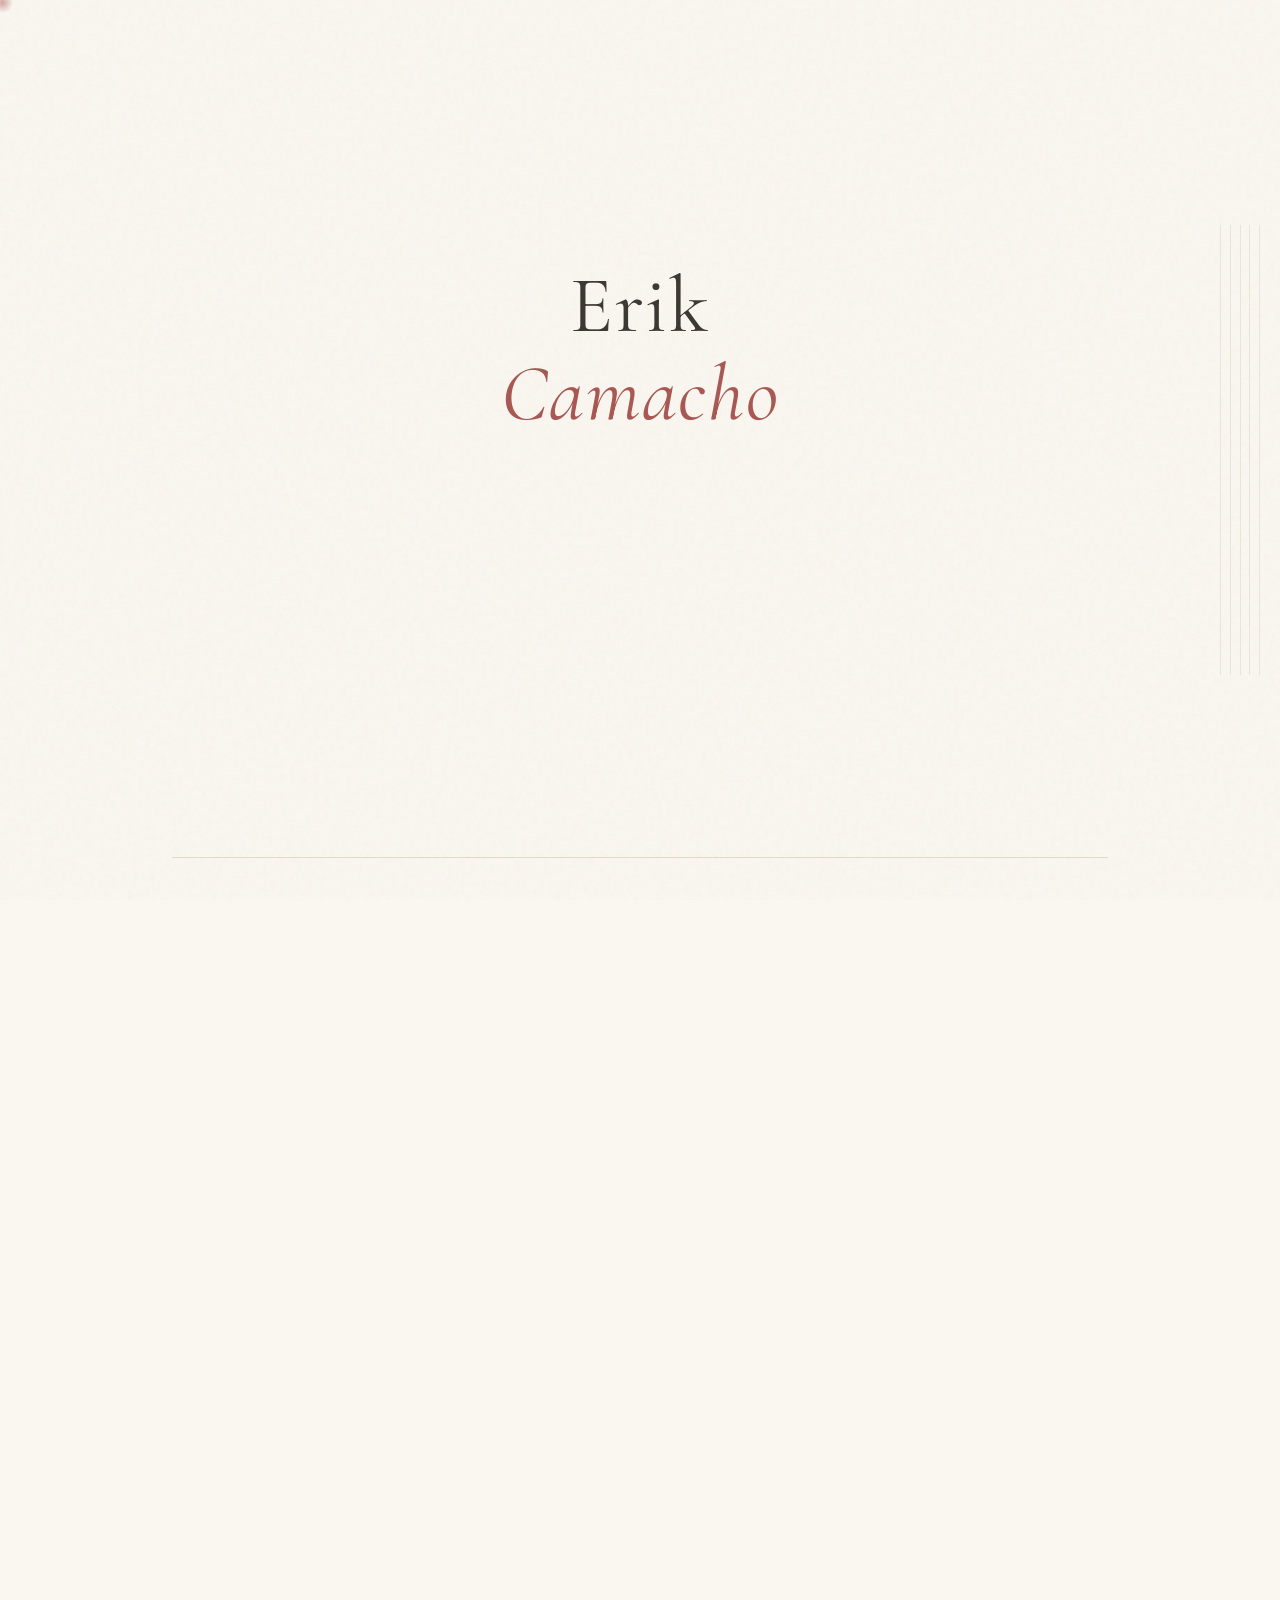
==== commit 8b5c3bca: "Add files via upload" ====
--- a/index.html
+++ b/index.html
@@ -1,151 +1,174 @@
 <!DOCTYPE html>
 <html lang="en">
-
 <head>
     <meta charset="UTF-8">
     <meta name="viewport" content="width=device-width, initial-scale=1.0">
-    <title>The Archives | Portfolio</title>
-    <link rel="stylesheet" href="style.css">
+    <title>Elegance & Code | Erik Camacho</title>
+    <!-- Fonts -->
     <link rel="preconnect" href="https://fonts.googleapis.com">
     <link rel="preconnect" href="https://fonts.gstatic.com" crossorigin>
-    <link href="https://fonts.googleapis.com/css2?family=Special+Elite&family=VT323&display=swap" rel="stylesheet">
+    <link href="https://fonts.googleapis.com/css2?family=Cormorant+Garamond:ital,wght@0,400;0,600;1,400&family=Lora:ital,wght@0,400;0,500;1,400&family=Great+Vibes&display=swap" rel="stylesheet">
+    <link rel="stylesheet" href="style.css">
 </head>
-
 <body>
-    <!-- Casette Preloader -->
-    <div id="cassette-preloader" class="cassette-preloader">
-        <div class="preloader-content">
-            <pre class="ascii-cassette">
-  _____________
- /             \
-| [O]       [O] |
-|   |-------|   |
-|___|_______|___|
-            </pre>
-            <div class="boot-text">
-                <p class="boot-line" style="animation-delay: 0.5s">> MOUNTING TAPE_0120...</p>
-                <p class="boot-line" style="animation-delay: 1.5s">> SYNCING PLAYHEAD...</p>
-                <p class="boot-line blink-rec" style="animation-delay: 2.5s">> [ REC</p>
-            </div>
+    <!-- Music Preloader -->
+    <div id="music-preloader" class="music-preloader">
+        <div class="staves">
+            <div class="staff-line"></div>
+            <div class="staff-line"></div>
+            <div class="staff-line"></div>
+            <div class="staff-line"></div>
+            <div class="staff-line"></div>
         </div>
+        <div class="notes-container">
+            <span class="music-note" style="--delay: 0s; --y: -10px;">♪</span>
+            <span class="music-note" style="--delay: 0.2s; --y: 10px;">♫</span>
+            <span class="music-note" style="--delay: 0.4s; --y: -5px;">♩</span>
+            <span class="music-note" style="--delay: 0.1s; --y: 15px;">♬</span>
+            <span class="music-note" style="--delay: 0.5s; --y: -15px;">♭</span>
+            <span class="music-note" style="--delay: 0.3s; --y: 5px;">♪</span>
+        </div>
+        <div class="preloader-text">Composing...</div>
     </div>
 
-    <div class="crt-overlay"></div>
-    <div class="scanlines"></div>
-    <div class="noise"></div>
+    <!-- Sparkles container -->
+    <div id="sparkle-container"></div>
+    
+    <nav class="elegant-nav fade-in-up">
+        <div class="nav-links">
+            <a href="index.html">Home</a>
+            <span class="separator">✧</span>
+            <a href="projects.html">Works</a>
+            <span class="separator">✧</span>
+            <a href="resume.html">Curriculum Vitae</a>
+        </div>
+    </nav>
 
-    <main class="container">
-        <header class="document-header">
-            <nav class="archive-nav">
-                <a href="index.html" class="nav-link active">[ARCHIVES // HOME]</a>
-                <a href="projects.html" class="nav-link">[CASE FILES // PROJECTS]</a>
-                <a href="resume.html" class="nav-link">[DOSSIER // RESUME]</a>
-            </nav>
-            <h1 class="classification">CLASSIFIED // EYES ONLY</h1>
-            <div class="meta-data">
-                <p><strong>STATEMENT OF:</strong> <span class="morph-cassette">[📼]</span><span class="typewriter-text" data-text="ERIK CAMACHO"></span><span
-                        class="cursor">█</span></p>
-                <p><strong>REGARDING:</strong> Full-Stack Development / Web Archives</p>
-                <p><strong>DATE RECORDED:</strong> <span id="current-date"></span></p>
-            </div>
-            <hr class="separator">
-        </header>
-
-        <section class="content-section" id="subject-details">
-            <h2>[SUBJECT DETAILS]</h2>
-            <div class="text-block">
-                <p>The subject is a highly skilled Software Developer holding an academic background in Computer Science
-                    from Arizona State University <span class="redacted">(with a minor in Political Science)</span>.
-                    He specializes in full-stack development, database architecture, and secure communications.
-                </p>
-                <br>
-                <p>He is currently contained at Endless Moments LLC, constructing safety-first user interfaces and ASU
-                    Office of New Student Experience curating databases and orientation registrations.
-                    Approach with caution. Offer intriguing projects to appease. The subject was last seen operating out
-                    of <span class="redacted">Tempe, AZ</span>.</p>
+    <main>
+        <section id="hero" class="hero-section">
+            <div class="hero-content">
+                <p class="pre-title fade-in-up" data-delay="1.2">a digital vignette</p>
+                <h1 class="main-title music-morph-container">
+                    <div class="morph-note">𝄞</div>
+                    <div class="morph-text">
+                        <span>E</span><span>r</span><span>i</span><span>k</span><br>
+                        <em><span>C</span><span>a</span><span>m</span><span>a</span><span>c</span><span>h</span><span>o</span></em>
+                    </div>
+                </h1>
+                <p class="hero-desc fade-in-up" data-delay="2.5">Crafting romantic, cinematic digital experiences that linger like a soft jazz melody.</p>
+                <div class="hero-ornament fade-in-up" data-delay="3.0">
+                    <div class="vinyl-record">
+                        <div class="vinyl-center"></div>
+                        <div class="vinyl-label">
+                            <span>Op. 1</span>
+                        </div>
+                    </div>
+                </div>
             </div>
         </section>
 
-        <section class="content-section" id="case-files">
-            <h2>[CASE FILES // FEATURED PROJECTS]</h2>
-            <div class="grid-container">
-                <article class="case-file">
-                    <div class="tape-label">Tape #RCSSF</div>
-                    <h3>Random Computer Science Student Forecast</h3>
-                    <p>A political forecasting website utilizing calculated probabilities and demographic biases to run
-                        election simulations.</p>
-                    <a href="projects.html" class="btn">[ACCESS FILE]</a>
-                </article>
-                <article class="case-file">
-                    <div class="tape-label">Tape #HELP</div>
-                    <h3>Class Help System</h3>
-                    <p>A secure, database-driven web app fostering communication and resource sharing among instructors
-                        and students.</p>
-                    <a href="projects.html" class="btn">[ACCESS FILE]</a>
-                </article>
-                <article class="case-file">
-                    <div class="tape-label">Tape #LYRA</div>
-                    <h3>Lyra Dating App</h3>
-                    <p>A full-stack web and mobile application designed to cultivate connections, featuring encrypted
-                        databases.</p>
-                    <a href="projects.html" class="btn">[ACCESS FILE]</a>
-                </article>
-                <article class="case-file">
-                    <div class="tape-label">Tape #ROULETTE</div>
-                    <h3>GameRoulette</h3>
-                    <p>An iOS application guiding users through their Steam backlogs using smart prioritization algorithms and MapKit data.</p>
-                    <a href="projects.html" class="btn">[ACCESS FILE]</a>
-                </article>
+        <section id="about" class="about-section fade-in-up" data-delay="0.1">
+            <div class="about-container">
+                <div class="about-text-content">
+                    <h2 class="section-title">The Prelude</h2>
+                    <p class="drop-cap">W</p>
+                    <p class="letter-text">elcome to my corner of the web. I am a Software Developer with a background in Computer Science from Arizona State University. I specialize in full-stack development, weaving together database architectures and secure communications with the care of a composer writing a symphony.</p>
+                    <p class="letter-text">Currently, I am crafting safety-first user interfaces at Endless Moments LLC, and carefully curating systems for the ASU Office of New Student Experience. Like a carefully composed piece of music, every line of code I write is intentional, designed to evoke wonder and stillness.</p>
+                    <div class="signature">With warmth, <br><span class="script-font">Erik</span></div>
+                </div>
+                <div class="about-visual">
+                    <div class="polaroid">
+                        <div class="polaroid-img"></div>
+                        <div class="polaroid-caption">Autumn in Tempe</div>
+                    </div>
+                </div>
             </div>
         </section>
 
-        <section class="content-section" id="contact-archive">
-            <h2>[LODGE A STATEMENT // CONTACT]</h2>
-            <div class="form-wrapper">
-                <form id="contact-form">
-                    <div class="input-group">
-                        <label for="name">NAME (IF KNOWN):</label>
-                        <input type="text" id="name" name="name" required placeholder="John Doe">
+        <section id="projects" class="projects-section">
+            <h2 class="section-title fade-in-up">Featured Compositions</h2>
+            <div class="projects-grid">
+                
+                <article class="sheet-music-card fade-in-up" data-delay="0.1" onclick="window.location.href='projects.html'">
+                    <div class="card-ornament"></div>
+                    <div class="card-content">
+                        <span class="track-number">No. 1</span>
+                        <h3>RCSSF</h3>
+                        <p>A political forecasting website utilizing calculated probabilities to run beautiful election simulations.</p>
+                        <div class="tags">
+                            <span>React.js</span> • <span>Data Analysis</span>
+                        </div>
                     </div>
-                    <div class="input-group">
-                        <label for="email">CONTACT FREQUENCY (EMAIL):</label>
-                        <input type="email" id="email" name="email" required placeholder="contact@example.com">
+                </article>
+
+                <article class="sheet-music-card fade-in-up" data-delay="0.2" onclick="window.location.href='projects.html'">
+                    <div class="card-ornament"></div>
+                    <div class="card-content">
+                        <span class="track-number">No. 2</span>
+                        <h3>Class Help System</h3>
+                        <p>A secure, database-driven web app fostering communication, securely managing encrypted data.</p>
+                        <div class="tags">
+                            <span>SQL</span> • <span>Cryptography</span>
+                        </div>
                     </div>
-                    <div class="input-group">
-                        <label for="message">STATEMENT:</label>
-                        <textarea id="message" name="message" rows="5" required placeholder="Begin your statement..."></textarea>
+                </article>
+
+                <article class="sheet-music-card fade-in-up" data-delay="0.3" onclick="window.location.href='projects.html'">
+                    <div class="card-ornament"></div>
+                    <div class="card-content">
+                        <span class="track-number">No. 3</span>
+                        <h3>Lyra Dating App</h3>
+                        <p>A full-stack application designed to cultivate connections, featuring a warmly polished intuitive interface.</p>
+                        <div class="tags">
+                            <span>React</span> • <span>Swift</span> • <span>Python</span>
+                        </div>
                     </div>
-                    <button type="submit" class="btn">[RECORD STATEMENT]</button>
-                </form>
+                </article>
+
+                <article class="sheet-music-card fade-in-up" data-delay="0.4" onclick="window.location.href='projects.html'">
+                    <div class="card-ornament"></div>
+                    <div class="card-content">
+                        <span class="track-number">No. 4</span>
+                        <h3>GameRoulette</h3>
+                        <p>An iOS application utilizing Steam APIs to prioritize the user's backlog and thoughtfully suggest their next adventure.</p>
+                        <div class="tags">
+                            <span>Swift</span> • <span>MVVM</span> • <span>MapKit</span>
+                        </div>
+                    </div>
+                </article>
+
             </div>
-            <div id="recording-status" class="hidden">
-                <span class="recording-dot"></span> [RECORDING IN PROGRESS...]
-            </div>
-            <div id="recording-complete" class="hidden">
-                <p>STATEMENT RECORDED. CASSETTE STORED.</p>
+            <div style="text-align: center; margin-top: 3rem;" class="fade-in-up">
+                <a href="projects.html" class="submit-btn" style="text-decoration: none; display: inline-block;">View Full Discography</a>
             </div>
         </section>
 
-        <footer class="document-footer">
-            <hr class="separator">
-            <pre class="ascii-art">
-     __________________________
-    | ........................ |
-    | |  [ARCHIVAL TAPES]    | |
-    | |   STATEMENT #0120    | |
-    | |                      | |
-    | |______________________| |
-    |    __              __    |
-    |   /  \            /  \   |
-    |  | () |__________| () |  |
-    |___\__/____________\__/__ |
-            </pre>
-            <p>STATEMENT ENDS.</p>
-            <p class="small-text">Do not distribute outside of archives.</p>
-        </footer>
+        <section id="contact" class="contact-section fade-in-up">
+            <div class="rsvp-card">
+                <h2 class="rsvp-title">Drop a Note</h2>
+                <p class="rsvp-subtitle">I would absolutely love to hear from you.</p>
+                <form class="elegant-form" id="contact-form">
+                    <div class="input-row">
+                        <input type="text" name="name" placeholder="Your lovely name" required>
+                    </div>
+                    <div class="input-row">
+                        <input type="email" name="email" placeholder="Your email address" required>
+                    </div>
+                    <div class="input-row">
+                        <textarea name="message" placeholder="Pen your thoughts here..." rows="3" required></textarea>
+                    </div>
+                    <button type="submit" class="submit-btn">Send Letter</button>
+                    <div class="form-feedback"></div>
+                </form>
+            </div>
+        </section>
     </main>
+
+    <footer class="elegant-footer fade-in-up">
+        <p>✧ Made with love and a warm cup of coffee ✧</p>
+        <p class="copyright">© 2026 Erik Camacho.</p>
+    </footer>
 
     <script src="script.js"></script>
 </body>
-
-</html>+</html>
--- a/style.css
+++ b/style.css
@@ -1,692 +1,763 @@
 :root {
-    --bg-color: #0d110f; /* very dark greenish gray */
-    --text-color: #d4d0c4; /* aged paper / dim phosphor */
-    --accent-color: #728c69; /* muted tape label green */
-    --red-alert: #a63c3c; /* dull blood red */
-    --tape-color: #e6e4d5; /* yellowish masking tape */
-    --font-typewriter: 'Special Elite', monospace;
-    --font-terminal: 'VT323', monospace;
+    --bg-color: #FAF6F0; /* Soft cream */
+    --text-main: #3C3633; /* Deep soft charcoal */
+    --text-muted: #7A7265;
+    --accent-red: #A85751; /* Dusty rose / velvet red */
+    --accent-blue: #8C9CAE; /* Powder blue */
+    --accent-green: #9CB09D; /* Sage green */
+    --border-color: #E2DCC8; /* Soft brass/gold tint */
+    --font-heading: 'Cormorant Garamond', serif;
+    --font-body: 'Lora', serif;
+    --font-script: 'Great Vibes', cursive;
 }
 
 * {
+    box-sizing: border-box;
     margin: 0;
     padding: 0;
-    box-sizing: border-box;
-    cursor: crosshair;
 }
 
 body {
     background-color: var(--bg-color);
-    color: var(--text-color);
-    font-family: var(--font-typewriter);
+    color: var(--text-main);
+    font-family: var(--font-body);
     line-height: 1.6;
     overflow-x: hidden;
     position: relative;
-    padding: 2rem 1rem;
-}
-
-/* --- Vfx Overlays --- */
-.scanlines {
+}
+
+/* Subtle grain overlay for vintage film look */
+body::before {
+    content: "";
     position: fixed;
-    top: 0; left: 0; width: 100%; height: 100vh;
-    background: linear-gradient(
-        to bottom,
-        rgba(255,255,255,0),
-        rgba(255,255,255,0) 50%,
-        rgba(0,0,0,0.1) 50%,
-        rgba(0,0,0,0.1)
-    );
-    background-size: 100% 4px;
-    pointer-events: none;
+    top: 0; left: 0; width: 100vw; height: 100vh;
+    background-image: url("data:image/svg+xml,%3Csvg viewBox='0 0 200 200' xmlns='http://www.w3.org/2000/svg'%3E%3Cfilter id='noiseFilter'%3E%3CfeTurbulence type='fractalNoise' baseFrequency='0.8' numOctaves='3' stitchTiles='stitch'/%3E%3C/filter%3E%3Crect width='100%25' height='100%25' filter='url(%23noiseFilter)'/%3E%3C/svg%3E");
+    opacity: 0.04;
+    pointer-events: none;
+    z-index: 1000;
+}
+
+/* Typography */
+h1, h2, h3, h4 {
+    font-family: var(--font-heading);
+    font-weight: 400;
+    letter-spacing: 0.02em;
+}
+
+em {
+    font-style: italic;
+    color: var(--accent-red);
+}
+
+a {
+    color: var(--text-main);
+    text-decoration: none;
+    transition: color 0.3s ease;
+}
+a:hover {
+    color: var(--accent-red);
+}
+
+.script-font {
+    font-family: var(--font-script);
+    font-size: 1.5em;
+    color: var(--accent-blue);
+}
+
+/* Navigation */
+.elegant-nav {
+    padding: 2rem 0;
+    text-align: center;
+    position: sticky;
+    top: 0;
     z-index: 100;
-}
-
-.noise {
+    background: linear-gradient(to bottom, var(--bg-color) 70%, transparent);
+}
+
+.nav-links {
+    display: inline-flex;
+    align-items: center;
+    gap: 1.5rem;
+    font-size: 1.1rem;
+    letter-spacing: 0.1em;
+    text-transform: uppercase;
+}
+
+.separator {
+    color: var(--accent-red);
+    font-size: 0.9rem;
+    animation: twinkle 3s infinite alternate;
+}
+
+/* Base Sections */
+main {
+    max-width: 1000px;
+    margin: 0 auto;
+    padding: 0 2rem;
+}
+
+section {
+    padding: 6rem 0;
+    border-bottom: 1px solid var(--border-color);
+}
+section:last-child {
+    border-bottom: none;
+}
+.section-title {
+    font-size: 3rem;
+    text-align: center;
+    margin-bottom: 3rem;
+    position: relative;
+    color: var(--text-main);
+}
+.section-title::after {
+    content: "✧";
+    display: block;
+    font-size: 1rem;
+    color: var(--accent-red);
+    margin-top: 0.5rem;
+}
+
+/* Hero Section */
+.hero-section {
+    text-align: center;
+    min-height: 80vh;
+    display: flex;
+    flex-direction: column;
+    justify-content: center;
+    align-items: center;
+}
+
+.pre-title {
+    font-style: italic;
+    color: var(--text-muted);
+    margin-bottom: 1rem;
+}
+
+.main-title {
+    font-size: 5rem;
+    line-height: 1.1;
+    margin-bottom: 2rem;
+}
+
+.hero-desc {
+    max-width: 500px;
+    margin: 0 auto 3rem;
+    font-size: 1.2rem;
+    color: var(--text-muted);
+}
+
+/* Vinyl Record Ornament */
+.vinyl-record {
+    width: 150px;
+    height: 150px;
+    background: #1a1a1a;
+    border-radius: 50%;
+    margin: 0 auto;
+    position: relative;
+    box-shadow: 0 10px 30px rgba(0,0,0,0.1), inset 0 0 10px rgba(255,255,255,0.2);
+    display: flex;
+    justify-content: center;
+    align-items: center;
+    border: 2px solid #333;
+    animation: spin 10s linear infinite;
+    cursor: pointer;
+    transition: transform 0.3s ease;
+}
+.vinyl-record:hover {
+    transform: scale(1.05);
+}
+.vinyl-record::before {
+    content: "";
+    position: absolute;
+    width: 90%; height: 90%;
+    border-radius: 50%;
+    border: 1px solid rgba(255,255,255,0.1);
+    box-shadow: inset 0 0 20px rgba(255,255,255,0.05);
+}
+.vinyl-label {
+    width: 60px;
+    height: 60px;
+    background: var(--accent-red);
+    border-radius: 50%;
+    position: relative;
+    display: flex;
+    justify-content: center;
+    align-items: center;
+    color: var(--bg-color);
+    font-family: var(--font-heading);
+    font-size: 0.8rem;
+    letter-spacing: 0.05em;
+}
+.vinyl-center {
+    width: 12px;
+    height: 12px;
+    background: var(--bg-color);
+    border-radius: 50%;
+    position: absolute;
+    z-index: 2;
+}
+
+@keyframes spin {
+    to { transform: rotate(360deg); }
+}
+
+/* About Section */
+.about-container {
+    display: flex;
+    gap: 4rem;
+    align-items: center;
+}
+.drop-cap {
+    float: left;
+    font-size: 5rem;
+    line-height: 0.8;
+    padding-right: 0.5rem;
+    padding-top: 0.5rem;
+    font-family: var(--font-heading);
+    color: var(--accent-blue);
+}
+.letter-text {
+    margin-bottom: 1.5rem;
+    font-size: 1.1rem;
+    text-align: justify;
+}
+.signature {
+    margin-top: 2rem;
+    text-align: right;
+    font-size: 1.1rem;
+}
+.about-visual {
+    flex: 1;
+    display: flex;
+    justify-content: center;
+}
+.polaroid {
+    background: #fff;
+    padding: 1rem 1rem 3rem 1rem;
+    box-shadow: 0 15px 40px rgba(0,0,0,0.08);
+    transform: rotate(3deg);
+    transition: transform 0.4s ease, box-shadow 0.4s ease;
+}
+.polaroid:hover {
+    transform: rotate(0deg) scale(1.02);
+    box-shadow: 0 20px 50px rgba(0,0,0,0.12);
+}
+.polaroid-img {
+    width: 250px;
+    height: 250px;
+    background: linear-gradient(135deg, var(--accent-blue), var(--accent-green));
+    border: 1px solid #efefef;
+    position: relative;
+    overflow: hidden;
+}
+.polaroid-img::before {
+    content: "";
+    position: absolute;
+    top: 0; left: 0; width: 100%; height: 100%;
+    background: rgba(255,255,255,0.1);
+    backdrop-filter: blur(2px);
+}
+.polaroid-caption {
+    font-family: var(--font-script);
+    font-size: 1.5rem;
+    text-align: center;
+    margin-top: 1rem;
+    color: var(--text-muted);
+}
+
+/* Projects Section (Sheet Music Style) */
+.projects-grid {
+    display: grid;
+    grid-template-columns: repeat(auto-fit, minmax(280px, 1fr));
+    gap: 2rem;
+}
+.sheet-music-card {
+    background: #fff;
+    border: 1px solid var(--border-color);
+    padding: 3rem 2rem 2rem 2rem;
+    position: relative;
+    box-shadow: 2px 2px 10px rgba(0,0,0,0.02);
+    transition: transform 0.4s ease, border-color 0.4s ease;
+    cursor: pointer;
+}
+/* Multiple border effect for sheet music cover */
+.sheet-music-card::before,
+.sheet-music-card::after {
+    content: "";
+    position: absolute;
+    border: 1px solid var(--border-color);
+    pointer-events: none;
+}
+.sheet-music-card::before {
+    top: 8px; left: 8px; right: 8px; bottom: 8px;
+}
+.sheet-music-card::after {
+    top: 12px; left: 12px; right: 12px; bottom: 12px;
+}
+.sheet-music-card:hover {
+    transform: translateY(-5px);
+    border-color: var(--accent-red);
+}
+.sheet-music-card:hover::before,
+.sheet-music-card:hover::after {
+    border-color: var(--accent-red);
+    opacity: 0.5;
+}
+.card-content {
+    text-align: center;
+    position: relative;
+    z-index: 2;
+}
+.track-number {
+    font-family: var(--font-heading);
+    color: var(--accent-red);
+    font-style: italic;
+    font-size: 1.2rem;
+    display: block;
+    margin-bottom: 1rem;
+}
+.sheet-music-card h3 {
+    font-size: 1.8rem;
+    margin-bottom: 1rem;
+}
+.sheet-music-card p {
+    font-size: 0.95rem;
+    color: var(--text-muted);
+    margin-bottom: 1.5rem;
+}
+.tags {
+    font-family: sans-serif;
+    font-size: 0.75rem;
+    letter-spacing: 0.05em;
+    color: var(--accent-blue);
+    text-transform: uppercase;
+}
+
+/* Contact Section (RSVP Card) */
+.contact-section {
+    display: flex;
+    justify-content: center;
+}
+.rsvp-card {
+    background: #fff;
+    padding: 4rem 3rem;
+    max-width: 500px;
+    width: 100%;
+    text-align: center;
+    border: 1px solid var(--border-color);
+    box-shadow: 0 10px 30px rgba(0,0,0,0.05);
+    position: relative;
+}
+.rsvp-title {
+    font-size: 2.5rem;
+    margin-bottom: 0.5rem;
+    color: var(--text-main);
+}
+.rsvp-subtitle {
+    font-style: italic;
+    color: var(--text-muted);
+    margin-bottom: 2rem;
+}
+.elegant-form {
+    display: flex;
+    flex-direction: column;
+    gap: 1.5rem;
+}
+.input-row input, .input-row textarea {
+    width: 100%;
+    background: transparent;
+    border: none;
+    border-bottom: 1px solid var(--border-color);
+    padding: 0.8rem 0;
+    font-family: var(--font-body);
+    font-size: 1rem;
+    color: var(--text-main);
+    transition: border-color 0.3s ease;
+}
+.input-row input:focus, .input-row textarea:focus {
+    outline: none;
+    border-color: var(--accent-red);
+}
+.submit-btn {
+    background: transparent;
+    border: 1px solid var(--text-main);
+    padding: 1rem 2rem;
+    font-family: var(--font-heading);
+    font-size: 1.2rem;
+    color: var(--text-main);
+    cursor: pointer;
+    transition: all 0.3s ease;
+    margin-top: 1rem;
+}
+.submit-btn:hover {
+    background: var(--text-main);
+    color: var(--bg-color);
+}
+.form-feedback {
+    margin-top: 1rem;
+    font-style: italic;
+    color: var(--accent-green);
+    min-height: 1.5em;
+}
+
+/* Footer */
+.elegant-footer {
+    text-align: center;
+    padding: 4rem 0;
+    font-style: italic;
+    color: var(--text-muted);
+}
+.copyright {
+    margin-top: 0.5rem;
+    font-size: 0.9rem;
+    font-style: normal;
+}
+
+/* Animations & Interactions */
+.fade-in-up {
+    opacity: 0;
+    transform: translateY(20px);
+    transition: opacity 1s cubic-bezier(0.2, 0.8, 0.2, 1), 
+                transform 1s cubic-bezier(0.2, 0.8, 0.2, 1);
+}
+.fade-in-up.visible {
+    opacity: 1;
+    transform: translateY(0);
+}
+
+@keyframes twinkle {
+    0% { opacity: 0.4; transform: scale(0.9); }
+    100% { opacity: 1; transform: scale(1.1); }
+}
+
+/* Sparkles (JS generated) */
+.sparkle {
     position: fixed;
-    top: 0; left: 0; width: 100%; height: 100vh;
-    background-image: url('data:image/svg+xml;utf8,%3Csvg viewBox="0 0 200 200" xmlns="http://www.w3.org/2000/svg"%3E%3Cfilter id="noiseFilter"%3E%3CfeTurbulence type="fractalNoise" baseFrequency="0.85" numOctaves="3" stitchTiles="stitch"/%3E%3C/filter%3E%3Crect width="100%25" height="100%25" filter="url(%23noiseFilter)" opacity="0.1"/%3E%3C/svg%3E');
-    pointer-events: none;
-    z-index: 99;
-    opacity: 0.15;
-}
-
-.crt-overlay {
-    position: fixed;
-    top: 0; left: 0; width: 100%; height: 100vh;
-    background: radial-gradient(circle, rgba(13,17,15,0) 60%, rgba(0,0,0,0.6) 100%);
-    pointer-events: none;
-    z-index: 98;
-}
-
-/* --- Layout Defaults --- */
-.container {
+    border-radius: 50%;
+    pointer-events: none;
+    opacity: 0;
+    animation: drift 10s linear forwards;
+    z-index: 10;
+}
+@keyframes drift {
+    0% { transform: translateY(100vh) scale(0); opacity: 0; }
+    20% { opacity: 0.5; }
+    80% { opacity: 0.5; }
+    100% { transform: translateY(-20vh) scale(1); opacity: 0; }
+}
+
+/* Curriculum Vitae / Resume */
+.cv-section {
+    padding: 2rem 0 6rem 0;
+}
+.cv-container {
     max-width: 800px;
     margin: 0 auto;
-    position: relative;
-    z-index: 10;
-    padding: 2.5rem;
-    border: 1px solid rgba(212, 208, 196, 0.15);
-    background: rgba(13, 17, 15, 0.85); /* Slightly transparent dark bg */
-    box-shadow: 0 0 30px rgba(0,0,0,0.8), inset 0 0 20px rgba(0,0,0,0.5);
-}
-
-.document-header {
+}
+.cv-category {
+    margin-bottom: 4rem;
+}
+.cv-category-title {
+    font-size: 2.2rem;
+    color: var(--accent-red);
+    border-bottom: 1px solid var(--border-color);
+    padding-bottom: 0.5rem;
     margin-bottom: 2rem;
-}
-
-.classification {
-    font-family: var(--font-terminal);
-    font-size: 1.8rem;
-    letter-spacing: 0.3em;
-    text-align: center;
-    border: 2px solid var(--text-color);
-    padding: 0.5rem;
-    margin-bottom: 2rem;
-    text-transform: uppercase;
-    animation: flicker 5s infinite alternate;
-    text-shadow: 0 0 5px var(--text-color);
-    box-shadow: inset 0 0 10px rgba(212, 208, 196, 0.2);
-}
-
-.meta-data {
-    font-size: 1.1rem;
-    padding: 1rem;
-    background: rgba(255, 255, 255, 0.02);
-    border-left: 4px solid var(--accent-color);
-}
-
-.meta-data p {
-    margin-bottom: 0.75rem;
-    display: flex;
-    flex-wrap: wrap;
-    align-items: baseline;
-}
-
-.meta-data strong {
-    font-family: var(--font-terminal);
-    font-size: 1.4rem;
-    color: var(--accent-color);
-    margin-right: 0.8rem;
-    min-width: 150px;
-}
-
-.typewriter-text {
-    color: #fff;
-    text-shadow: 0 0 3px rgba(255,255,255,0.5);
-}
-
-.separator {
-    border: none;
-    border-top: 1px dashed rgba(212, 208, 196, 0.4);
-    margin: 2.5rem 0;
-}
-
-/* --- Sections --- */
-.content-section {
-    margin-bottom: 4rem;
-}
-
-h2 {
-    font-family: var(--font-terminal);
-    font-size: 1.8rem;
-    margin-bottom: 1.5rem;
-    color: var(--accent-color);
-    text-transform: uppercase;
-    letter-spacing: 0.1em;
-    text-shadow: 0 0 4px rgba(114, 140, 105, 0.5);
-}
-
-h2::before {
-    content: "> ";
-    animation: blink 2s infinite;
-}
-
-/* --- Redacted Text --- */
-.redacted {
-    background-color: var(--text-color);
-    color: var(--text-color);
-    padding: 0 4px;
-    display: inline-block;
-    transition: all 0.3s ease;
-    cursor: help;
-}
-
-.redacted:hover {
-    background-color: rgba(212, 208, 196, 0.1); /* reveals slightly */
-    text-shadow: 0 0 2px var(--text-color);
-}
-
-.redacted::selection {
-    background: transparent;
-    color: transparent;
-}
-
-/* --- Case Files (Projects) --- */
-.grid-container {
-    display: grid;
-    grid-template-columns: repeat(auto-fit, minmax(240px, 1fr));
-    gap: 2rem;
-    margin-top: 2rem;
-}
-
-.case-file {
-    border: 1px solid rgba(212, 208, 196, 0.2);
-    padding: 2rem 1.5rem 1.5rem 1.5rem;
-    position: relative;
-    background: repeating-linear-gradient(
-        0deg,
-        rgba(255, 255, 255, 0.01),
-        rgba(255, 255, 255, 0.01) 1px,
-        transparent 1px,
-        transparent 2px
-    );
-    transition: all 0.3s ease;
-}
-
-/* --- VHS Glitch on Hover --- */
-.case-file::after {
-    content: "";
-    position: absolute;
-    top: 0; left: 0;
-    width: 100%; height: 100%;
-    background: linear-gradient(to bottom, transparent 0%, rgba(212, 208, 196, 0.15) 50%, transparent 100%);
-    background-size: 100% 25%;
-    background-repeat: no-repeat;
-    background-position: 0 -25%;
-    opacity: 0;
-    pointer-events: none;
-    z-index: 10;
-}
-.case-file:hover::after {
-    animation: vhs-scan 1.5s linear infinite;
-    opacity: 1;
-}
-@keyframes vhs-scan {
-    0% { background-position: 0 -25%; opacity: 0; }
-    10% { opacity: 1; }
-    90% { opacity: 1; }
-    100% { background-position: 0 125%; opacity: 0; }
-}
-
-.case-file:hover {
-    background-color: rgba(255, 255, 255, 0.03);
-    border-color: var(--accent-color);
-    transform: translateY(-3px) scale(1.01);
-    box-shadow: 0 8px 20px rgba(0,0,0,0.6);
-}
-
-.tape-label {
-    position: absolute;
-    top: -15px;
-    left: 15px;
-    background: var(--tape-color);
-    color: #1a1a1a;
-    font-weight: bold;
-    padding: 4px 15px;
-    font-size: 0.9rem;
-    transform: rotate(-3deg);
-    box-shadow: 2px 2px 5px rgba(0,0,0,0.6);
-    font-family: 'Courier New', Courier, monospace;
-    border: 1px solid #ccc9b8;
-    background-image: linear-gradient(rgba(0,0,0,0.03) 50%, transparent 50%);
-    background-size: 100% 4px;
-}
-
-.case-file h3 {
-    margin-top: 0.5rem;
-    margin-bottom: 1rem;
-    font-size: 1.3rem;
-    border-bottom: 1px solid rgba(212, 208, 196, 0.2);
-    padding-bottom: 0.5rem;
-    color: #fff;
-}
-
-.case-file p {
-    font-size: 1rem;
-    margin-bottom: 1.5rem;
-    opacity: 0.85;
-}
-
-/* --- Buttons / Links --- */
-.btn {
-    display: inline-block;
-    color: var(--text-color);
-    text-decoration: none;
-    font-family: var(--font-terminal);
-    font-size: 1.2rem;
-    border: 1px solid var(--text-color);
-    padding: 0.5rem 1rem;
-    transition: all 0.2s;
-    background: transparent;
-    cursor: pointer;
-    text-transform: uppercase;
-}
-
-.btn:hover {
-    background: var(--text-color);
-    color: var(--bg-color);
-    box-shadow: 0 0 10px rgba(212, 208, 196, 0.5);
-}
-
-/* --- Forms --- */
-.form-wrapper {
-    background: rgba(0,0,0,0.2);
-    padding: 1.5rem;
-    border: 1px solid rgba(212, 208, 196, 0.1);
-}
-
-.input-group {
-    margin-bottom: 1.5rem;
-}
-
-.input-group label {
-    display: block;
-    font-family: var(--font-terminal);
-    margin-bottom: 0.5rem;
-    font-size: 1.3rem;
-    color: var(--accent-color);
-}
-
-input, textarea {
-    width: 100%;
-    background: rgba(13, 17, 15, 0.8);
-    border: 1px solid rgba(212, 208, 196, 0.3);
-    color: var(--text-color);
-    padding: 0.8rem;
-    font-family: var(--font-typewriter);
-    font-size: 1rem;
-    resize: vertical;
-    transition: border-color 0.3s;
-}
-
-input::placeholder, textarea::placeholder {
-    color: rgba(212, 208, 196, 0.3);
-    font-family: var(--font-typewriter);
-}
-
-input:focus, textarea:focus {
-    outline: none;
-    border-color: var(--accent-color);
-    background: rgba(255,255,255,0.05);
-    box-shadow: 0 0 5px rgba(114, 140, 105, 0.3);
-}
-
-#recording-status {
-    margin-top: 1.5rem;
-    font-family: var(--font-terminal);
-    color: var(--red-alert);
-    font-size: 1.3rem;
-    padding: 1rem;
-    border: 1px dashed var(--red-alert);
-    text-align: center;
-}
-
-#recording-complete {
-    margin-top: 1.5rem;
-    font-family: var(--font-terminal);
-    color: var(--accent-color);
-    font-size: 1.3rem;
-    padding: 1rem;
-    border: 1px solid var(--accent-color);
-    text-align: center;
-    text-shadow: 0 0 3px rgba(114, 140, 105, 0.5);
-}
-
-.hidden {
-    display: none;
-}
-
-.recording-dot {
-    display: inline-block;
-    width: 14px;
-    height: 14px;
-    background-color: var(--red-alert);
-    border-radius: 50%;
-    margin-right: 10px;
-    animation: blink 1s infinite;
-    box-shadow: 0 0 8px var(--red-alert);
-}
-
-/* --- Footer --- */
-.document-footer {
-    text-align: center;
-    margin-top: 3rem;
-}
-
-.ascii-art {
-    font-family: monospace;
-    color: var(--accent-color);
-    font-size: 1.2rem;
-    line-height: 1.2;
-    margin-bottom: 1.5rem;
-    animation: flicker 6s infinite alternate;
-}
-
-.document-footer p {
-    font-weight: bold;
-    font-size: 1.3rem;
-    margin-bottom: 0.5rem;
-    letter-spacing: 0.05em;
-}
-
-.small-text {
-    font-size: 0.9rem !important;
-    opacity: 0.6;
-    font-family: var(--font-terminal);
-    font-weight: normal !important;
-    margin-top: 1rem;
-}
-
-/* --- Animations --- */
-@keyframes flicker {
-    0% { opacity: 1; }
-    3% { opacity: 0.8; }
-    6% { opacity: 1; }
-    7% { opacity: 0.4; }
-    8% { opacity: 1; }
-    9% { opacity: 1; }
-    10% { opacity: 0.6; }
-    11% { opacity: 1; }
-    50% { opacity: 1; }
-    55% { opacity: 0.8; }
-    60% { opacity: 1; text-shadow: none; }
-    62% { text-shadow: 2px 0 0 rgba(255,0,0,0.5), -2px 0 0 rgba(0,255,0,0.5); }
-    65% { text-shadow: none; }
-    100% { opacity: 1; }
-}
-
-@keyframes blink {
-    0%, 49% { opacity: 1; }
-    50%, 100% { opacity: 0; }
-}
-
-/* Selection */
-::selection {
-    background: rgba(114, 140, 105, 0.6);
-    color: #fff;
-}
-/* --- Navigation --- */
-.archive-nav {
-    display: flex;
-    justify-content: center;
-    gap: 2rem;
-    margin-bottom: 2rem;
-    padding-bottom: 1rem;
-    border-bottom: 1px dashed rgba(212, 208, 196, 0.2);
-}
-
-.nav-link {
-    color: var(--text-color);
-    text-decoration: none;
-    font-family: var(--font-terminal);
-    font-size: 1.4rem;
-    opacity: 0.6;
-    transition: all 0.3s ease;
-}
-
-.nav-link:hover,
-.nav-link.active {
-    opacity: 1;
-    color: var(--accent-color);
-    text-shadow: 0 0 5px rgba(114, 140, 105, 0.5);
-}
-
-.nav-link.active::before {
-    content: "> ";
-}
-
-/* --- Resume / Dossier Specifics --- */
-.resume-item {
+    text-align: left;
+    font-family: var(--font-heading);
+}
+.cv-item {
     margin-bottom: 2.5rem;
-    border-left: 2px solid rgba(212, 208, 196, 0.1);
-    padding-left: 1.5rem;
-    position: relative;
-}
-
-.resume-item::before {
-    content: "";
-    position: absolute;
-    left: -6px;
-    top: 5px;
-    width: 10px;
-    height: 10px;
-    background: var(--text-color);
-    border-radius: 50%;
-    opacity: 0.5;
-}
-
-.resume-header {
+}
+.cv-header {
     display: flex;
     justify-content: space-between;
     align-items: baseline;
+    margin-bottom: 0.5rem;
+}
+.cv-title {
+    font-size: 1.5rem;
+    color: var(--text-main);
+    font-weight: 600;
+    font-family: var(--font-heading);
+}
+.cv-dates {
+    font-style: italic;
+    color: var(--accent-blue);
+    font-family: var(--font-body);
+}
+.cv-subtitle {
+    font-family: var(--font-script);
+    font-size: 1.6rem;
+    color: var(--accent-green);
     margin-bottom: 1rem;
-    flex-wrap: wrap;
-}
-
-.resume-header h3 {
-    font-size: 1.4rem;
-    color: #fff;
-    margin-right: 1rem;
-}
-
-.dates {
-    font-family: var(--font-terminal);
-    color: var(--accent-color);
-    font-size: 1.2rem;
-}
-
-.resume-list {
-    list-style-type: square;
+}
+.cv-list {
+    list-style: none;
     padding-left: 1.5rem;
 }
-
-.resume-list li {
-    margin-bottom: 0.5rem;
-}
-
-/* --- Skills Grid --- */
-.skills-grid {
+.cv-list li {
+    position: relative;
+    margin-bottom: 0.8rem;
+    color: var(--text-muted);
+}
+.cv-list li::before {
+    content: "✧";
+    position: absolute;
+    left: -1.5rem;
+    color: var(--accent-red);
+    font-size: 0.8rem;
+    top: 0.2rem;
+}
+.skills-wrapper {
     display: grid;
     grid-template-columns: repeat(auto-fit, minmax(200px, 1fr));
-    gap: 1.5rem;
-}
-
-.skill-category {
-    background: rgba(255, 255, 255, 0.02);
-    padding: 1.5rem;
-    border: 1px solid rgba(212, 208, 196, 0.1);
-}
-
-.skill-category h3 {
-    font-family: var(--font-terminal);
-    color: var(--accent-color);
+    gap: 2rem;
+}
+.skill-group h3 {
     font-size: 1.3rem;
-    margin-bottom: 0.8rem;
-    text-transform: uppercase;
-    border-bottom: 1px dashed rgba(212, 208, 196, 0.2);
-    padding-bottom: 0.5rem;
-}
-
-.tech-stack {
-    margin-top: -1rem;
-    margin-bottom: 1.5rem !important;
-    font-family: var(--font-terminal);
-    font-size: 1.1rem !important;
-    color: var(--accent-color);
-}
-
-/* --- Global Tape Status Scroll --- */
-.tape-scroll-indicator {
-    position: fixed;
-    right: 15px;
-    top: 50%;
-    transform: translateY(-50%);
-    font-family: var(--font-terminal);
-    font-size: 1.2rem;
-    color: var(--accent-color);
-    writing-mode: vertical-rl;
-    text-orientation: mixed;
-    letter-spacing: 0.2rem;
-    pointer-events: none;
-    z-index: 110;
-    opacity: 0.6;
-}
-
-/* --- Preloader --- */
-.cassette-preloader {
+    margin-bottom: 1rem;
+    color: var(--text-main);
+}
+.skill-group p {
+    color: var(--text-muted);
+    line-height: 1.8;
+}
+
+/* Music Preloader */
+.music-preloader {
     position: fixed;
     top: 0; left: 0;
     width: 100vw; height: 100vh;
     background-color: var(--bg-color);
     z-index: 9999;
     display: flex;
+    flex-direction: column;
     justify-content: center;
     align-items: center;
-    transition: opacity 0.5s ease;
-}
-
-body.loaded .cassette-preloader {
+    transition: transform 1.2s cubic-bezier(0.77, 0, 0.175, 1), opacity 1.2s ease;
+    overflow: hidden;
+}
+
+body.loaded .music-preloader {
+    transform: translateY(100%);
     opacity: 0;
     pointer-events: none;
 }
 
-.preloader-content {
-    text-align: center;
-    color: var(--text-color);
-    font-family: var(--font-terminal);
-}
-
-.ascii-cassette {
-    font-size: 1.2rem;
-    color: var(--accent-color);
-    margin-bottom: 2rem;
-    animation: flicker 3s infinite alternate;
-}
-
-.boot-line {
+.staves {
+    position: absolute;
+    width: 150%;
+    height: 120px;
+    display: flex;
+    flex-direction: column;
+    justify-content: space-between;
+    opacity: 0.15;
+    animation: pan-staves 20s linear infinite;
+}
+
+.staff-line {
+    width: 100%;
+    height: 1px;
+    background-color: var(--text-main);
+}
+
+@keyframes pan-staves {
+    from { transform: translateX(0); }
+    to { transform: translateX(-10%); }
+}
+
+.notes-container {
+    position: absolute;
+    display: flex;
+    gap: 3rem;
+    font-size: 4rem;
+    color: var(--text-main);
+    z-index: 2;
+}
+
+.music-note {
+    opacity: 0;
+    transform: translateY(var(--y));
+    animation: float-note 1.5s ease-in-out infinite alternate;
+    animation-delay: var(--delay);
+}
+
+@keyframes float-note {
+    0% { transform: translateY(calc(var(--y) + 20px)); opacity: 0; }
+    50% { opacity: 1; }
+    100% { transform: translateY(calc(var(--y) - 20px)); opacity: 0; }
+}
+
+.preloader-text {
+    position: absolute;
+    bottom: 20%;
+    font-family: var(--font-script);
+    font-size: 2.5rem;
+    color: var(--accent-red);
+    animation: pulse 2s infinite;
+}
+
+@keyframes pulse {
+    0%, 100% { opacity: 0.4; }
+    50% { opacity: 1; }
+}
+
+/* Morph Animation */
+.music-morph-container {
+    position: relative;
+    display: inline-block;
+    padding: 2rem 0;
+}
+
+.morph-note {
+    position: absolute;
+    top: 50%; left: 50%;
+    transform: translate(-50%, -50%);
+    font-size: 8rem;
+    color: var(--accent-red);
+    opacity: 0;
+    pointer-events: none;
+}
+
+body.loaded .morph-note {
+    animation: noteMorph 2s cubic-bezier(0.2, 0.8, 0.2, 1) forwards;
+    animation-delay: 0.2s;
+}
+
+.morph-text span {
+    display: inline-block;
+    opacity: 0;
+    transform: translateY(20px);
+}
+
+body.loaded .morph-text span {
+    animation: textLetterMorph 0.8s cubic-bezier(0.2, 0.8, 0.2, 1) forwards;
+}
+
+body.loaded .morph-text span:nth-child(1) { animation-delay: 1.8s; }
+body.loaded .morph-text span:nth-child(2) { animation-delay: 1.9s; }
+body.loaded .morph-text span:nth-child(3) { animation-delay: 2.0s; }
+body.loaded .morph-text span:nth-child(4) { animation-delay: 2.1s; }
+body.loaded .morph-text em span:nth-child(1) { animation-delay: 2.2s; }
+body.loaded .morph-text em span:nth-child(2) { animation-delay: 2.3s; }
+body.loaded .morph-text em span:nth-child(3) { animation-delay: 2.4s; }
+body.loaded .morph-text em span:nth-child(4) { animation-delay: 2.5s; }
+body.loaded .morph-text em span:nth-child(5) { animation-delay: 2.6s; }
+body.loaded .morph-text em span:nth-child(6) { animation-delay: 2.7s; }
+body.loaded .morph-text em span:nth-child(7) { animation-delay: 2.8s; }
+
+@keyframes noteMorph {
+    0% { transform: translate(-50%, -50%) scale(0) rotate(-20deg); opacity: 0; filter: blur(5px); }
+    20% { transform: translate(-50%, -50%) scale(1) rotate(0deg); opacity: 1; filter: blur(0px); }
+    70% { transform: translate(-50%, -50%) scale(1) rotate(0deg); opacity: 1; filter: blur(0px); }
+    100% { transform: translate(-50%, -50%) scale(3) rotate(20deg); opacity: 0; filter: blur(10px); }
+}
+
+@keyframes textLetterMorph {
+    0% { opacity: 0; transform: translateY(20px) scale(0.9); filter: blur(5px); }
+    100% { opacity: 1; transform: translateY(0) scale(1); filter: blur(0px); }
+}
+
+/* Custom Soft Glow Cursor */
+body, a, button, input, textarea {
+    cursor: none;
+}
+.custom-cursor {
+    position: fixed;
+    top: -10px; left: -10px;
+    width: 25px; height: 25px;
+    background: radial-gradient(circle, rgba(168,87,81,0.5) 0%, transparent 60%);
+    border-radius: 50%;
+    pointer-events: none;
+    z-index: 10000;
+    transition: transform 0.1s ease-out;
+}
+
+/* Vinyl Notes */
+.vinyl-note {
+    position: absolute;
+    top: 50%; left: 50%;
     font-size: 1.5rem;
-    opacity: 0;
-    animation: bootType 0.1s forwards;
-    text-align: left;
-    margin-bottom: 0.5rem;
-}
-
-@keyframes bootType {
-    to { opacity: 1; }
-}
-
-.blink-rec {
-    color: var(--red-alert);
-}
-.blink-rec::after {
-    content: " ● ]";
-    animation: blink 1s infinite alternate;
-}
-
-/* Morph Cassette in Name */
-.morph-cassette {
-    display: inline-block;
-    color: var(--accent-color);
-    margin-right: 15px;
-    font-size: 1.5rem;
-    vertical-align: middle;
-}
-
-body.loaded .morph-cassette {
-    animation: glitchHide 1s forwards;
-    animation-delay: 0.2s; 
-}
-
-@keyframes glitchHide {
-    0% { transform: scale(1) skewX(0deg); opacity: 1; }
-    20% { transform: scale(1.2) skewX(20deg); opacity: 1; color: var(--text-color); }
-    40% { transform: scale(0.8) skewX(-20deg); opacity: 0.8; color: var(--red-alert); text-shadow: 2px 0 0 rgba(255,0,0,0.5); }
-    60% { transform: scale(1.5) skewX(40deg); opacity: 0.5; filter: blur(2px); }
-    100% { transform: scale(0); opacity: 0; display: none; margin-right: 0;}
-}
-
-/* --- Glitch Cursor Trail --- */
-.cursor-trail-glitch {
+    color: var(--accent-blue);
+    pointer-events: none;
+    animation: vinyl-float 4s ease-out forwards;
+    z-index: 5;
+    text-shadow: 0 0 5px rgba(255,255,255,0.5);
+}
+
+@keyframes vinyl-float {
+    0% { transform: translate(-50%, -50%) scale(0.5); opacity: 0; }
+    20% { opacity: 0.8; }
+    100% { transform: translate(calc(-50% + var(--tx)), calc(-50% + var(--ty))) scale(1.2) rotate(45deg); opacity: 0; }
+}
+
+/* Cursor Trail Notes */
+.cursor-trail-note {
     position: fixed;
     pointer-events: none;
-    color: var(--red-alert);
-    font-family: var(--font-terminal);
+    color: var(--accent-blue);
     font-size: 1.2rem;
     z-index: 9999;
-    opacity: 0.8;
-    transform: translate(-50%, -50%);
-    animation: glitchTrail 0.8s steps(4) forwards;
-}
-
-@keyframes glitchTrail {
-    0% { opacity: 0.8; transform: translate(-50%, -50%) scale(1); }
-    50% { opacity: 0.4; transform: translate(-50%, -50%) scale(1.2) rotate(10deg); color: var(--accent-color); text-shadow: 2px 0 0 rgba(255,0,0,0.5); }
-    100% { opacity: 0; transform: translate(-50%, -50%) scale(0.5); }
-}
-
-/* --- Background Random Symbols --- */
-.bg-symbol {
-    position: absolute;
-    color: var(--text-color);
-    font-family: var(--font-terminal);
-    font-size: 2rem;
+    opacity: 0.6;
+    transform: translate(-50%, -50%) scale(1) rotate(0deg);
+    transition: opacity 1s ease-out, transform 1s ease-out;
+}
+
+/* Scroll Staff Indicator */
+.scroll-staff {
+    position: fixed;
+    right: 20px;
+    top: 25%;
+    height: 50%;
+    width: 40px;
+    z-index: 100;
+    pointer-events: none;
+    display: flex;
+    flex-direction: row;
+    justify-content: space-between;
+    opacity: 0.6;
+}
+.staff-line-vert {
+    width: 1px;
+    height: 100%;
+    background-color: var(--border-color);
+}
+.scroll-note {
+    position: absolute;
+    left: 50%;
+    transform: translateX(-50%) scale(1.2);
+    font-size: 1.5rem;
+    color: var(--accent-red);
     opacity: 0;
-    z-index: 1; /* Below the .container */
-    pointer-events: none;
-    animation: bgSymbolFade 4s ease-in-out forwards;
-    filter: blur(1px);
-}
-
-@keyframes bgSymbolFade {
-    0% { opacity: 0; transform: scale(0.9); }
-    10% { opacity: 0.3; }
-    50% { opacity: 0.6; filter: blur(0px); text-shadow: 0 0 10px var(--accent-color); }
-    90% { opacity: 0.3; }
-    100% { opacity: 0; transform: scale(1.1); }
-}
-
-/* --- Print Styles --- */
-@media print {
-    body {
-        background: #fff;
-        color: #000;
-        padding: 0;
-    }
-
-    .crt-overlay,
-    .scanlines,
-    .noise,
-    .archive-nav,
-    .btn {
-        display: none !important;
-    }
-
-    .container {
-        border: none;
-        box-shadow: none;
-        background: transparent;
-        max-width: 100%;
-        padding: 0;
-    }
-
-    h1,
-    h2,
-    h3,
-    .meta-data strong,
-    .classification,
-    .dates {
-        color: #000;
-        text-shadow: none;
-    }
-
-    .classification {
-        border-color: #000;
-        animation: none;
-        box-shadow: none;
-    }
-
-    .redacted {
-        background-color: #000;
-        color: #000;
-    }
-}+    transition: opacity 0.3s ease, margin-left 0.3s ease;
+    text-shadow: 0 0 5px rgba(255,255,255,0.5);
+}
+
+/* Background Coquette Symbols */
+.bg-coquette-element {
+    position: absolute;
+    font-size: 2.5rem;
+    opacity: 0;
+    pointer-events: none;
+    z-index: 0; /* Float softly behind text but over page background */
+    animation: coquetteDrift 12s cubic-bezier(0.4, 0, 0.2, 1) forwards;
+    filter: blur(2px) sepia(0.5); 
+}
+
+@keyframes coquetteDrift {
+    0% { opacity: 0; transform: scale(var(--s)) translate(0, 0) rotate(0deg); }
+    30% { opacity: 0.15; filter: blur(1px) sepia(0.3); }
+    50% { opacity: 0.2; filter: blur(1px) sepia(0.2); }
+    80% { opacity: 0.15; filter: blur(2px) sepia(0.5); }
+    100% { opacity: 0; transform: scale(var(--s)) translate(var(--dx), var(--dy)) rotate(var(--rot)); }
+}
+
+/* Responsive */
+@media (max-width: 768px) {
+    .main-title { font-size: 3.5rem; }
+    .about-container { flex-direction: column; }
+    .nav-links { gap: 1rem; }
+    .cv-header { flex-direction: column; align-items: flex-start; }
+}
